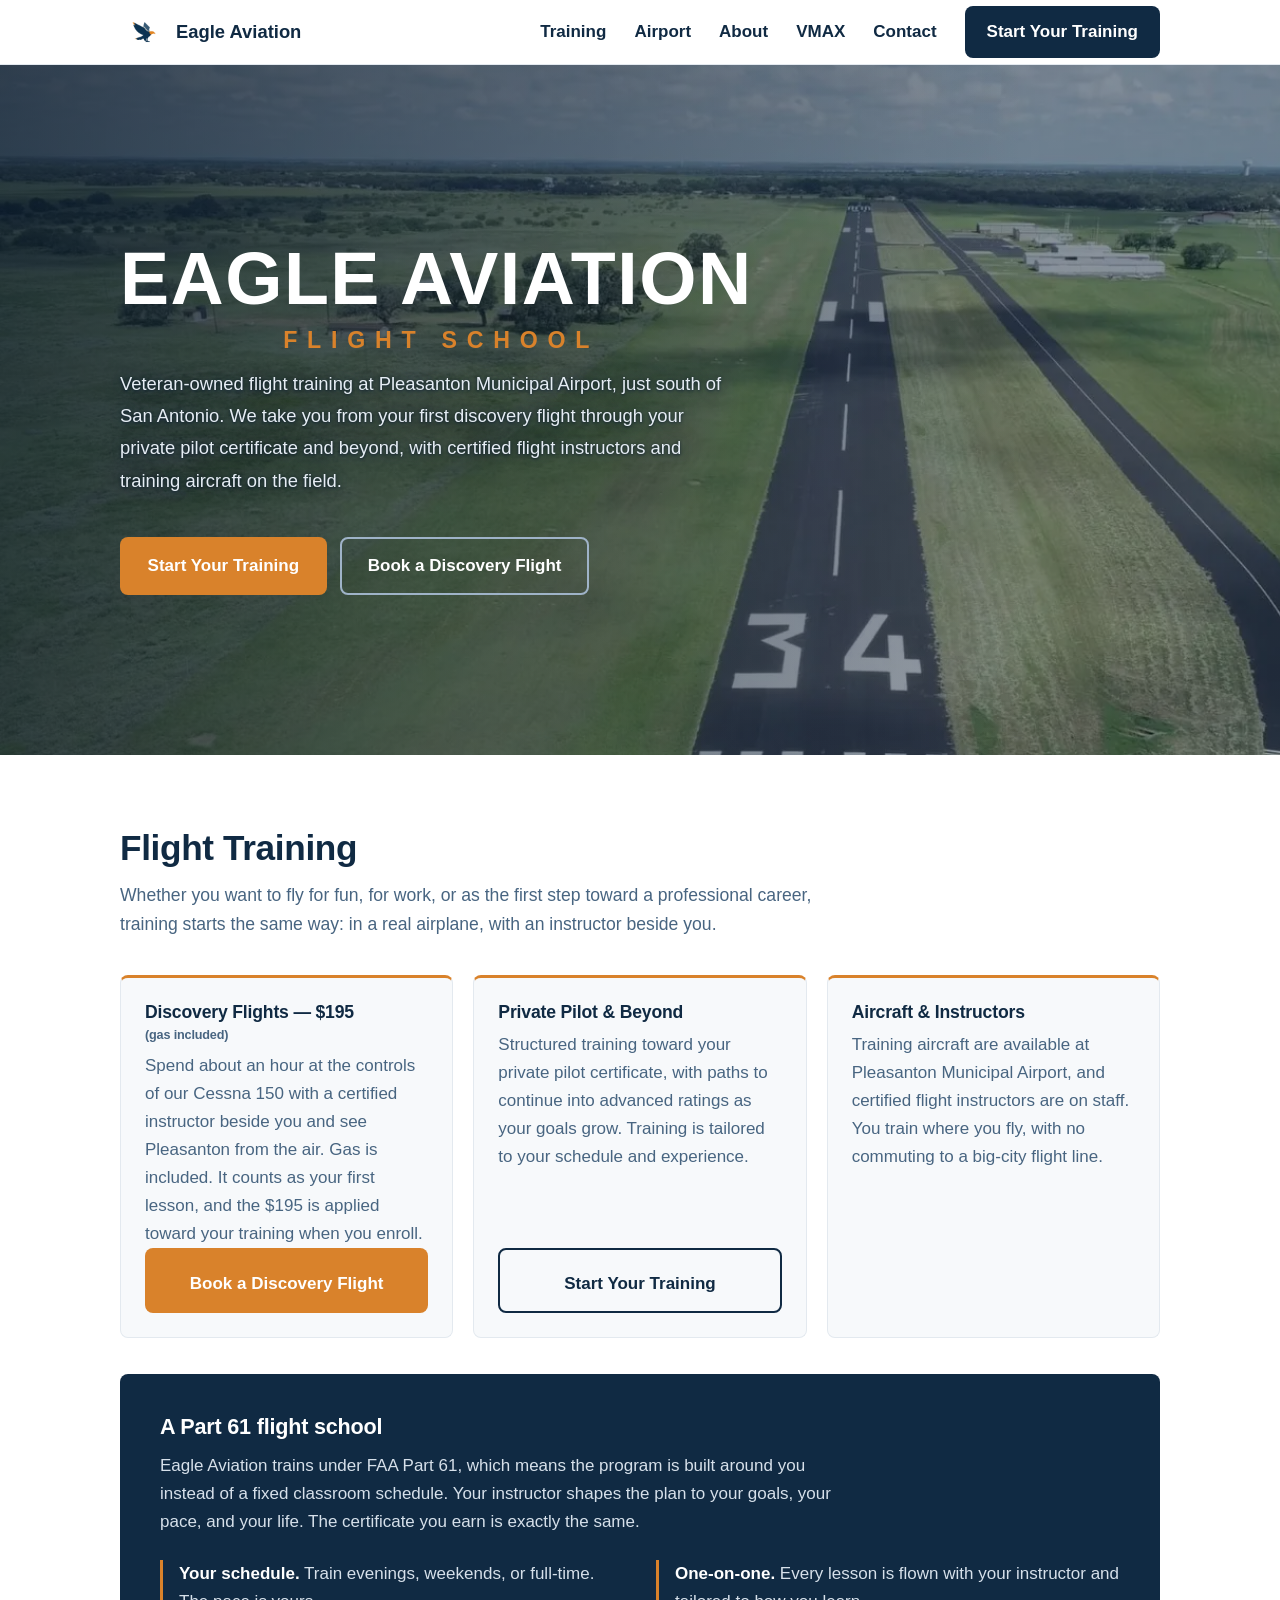
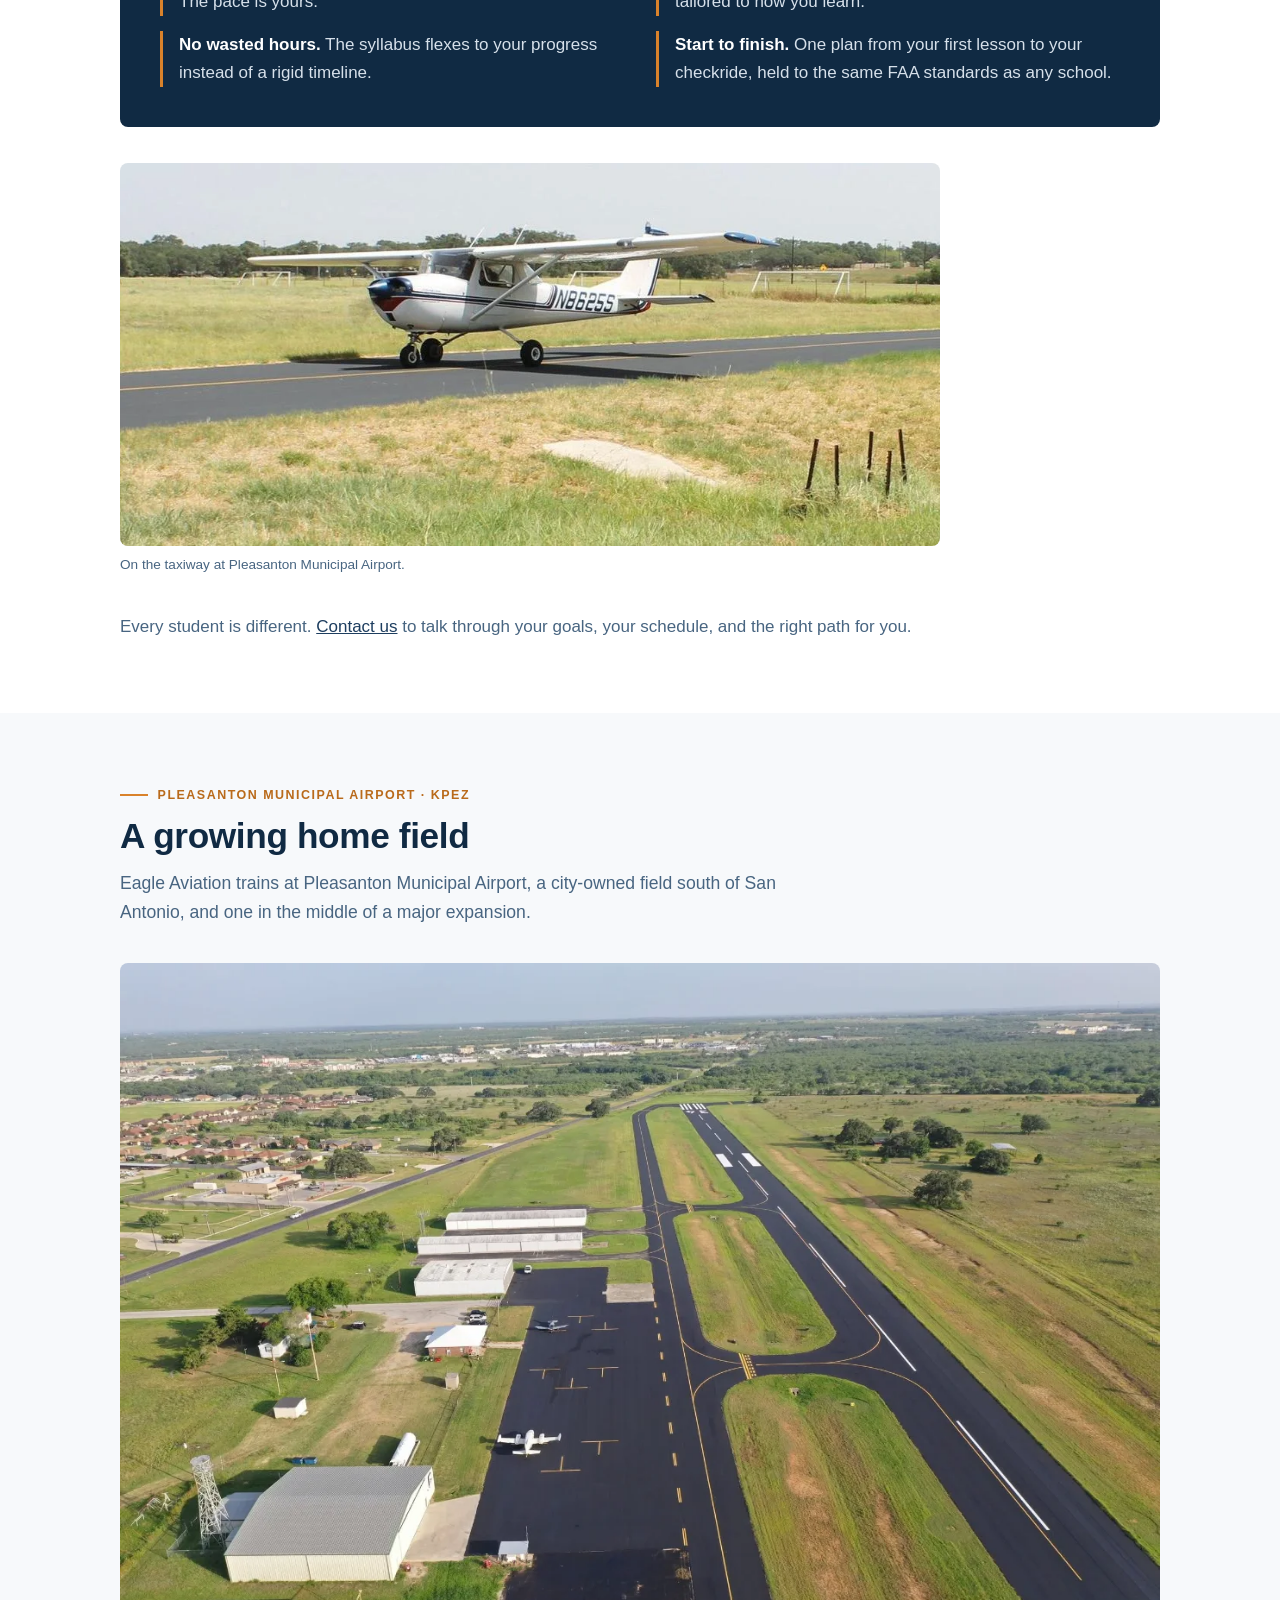
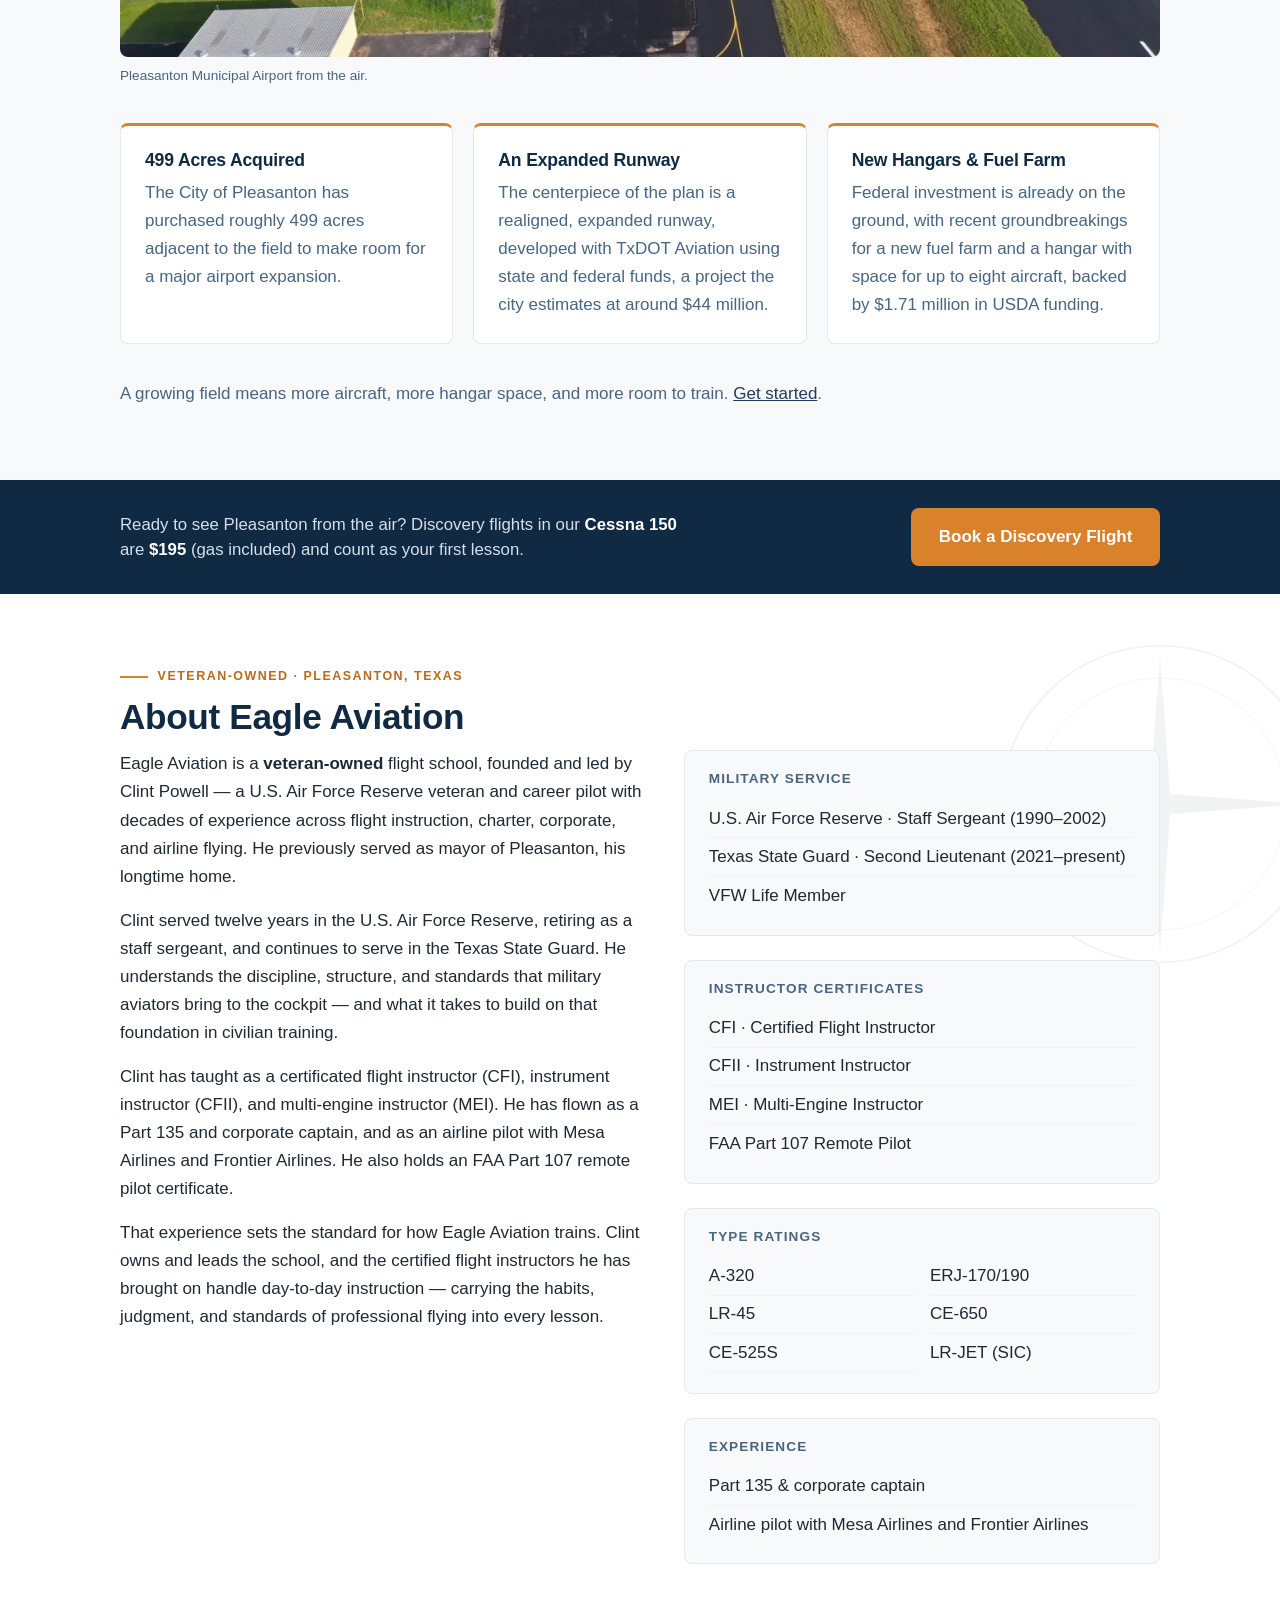
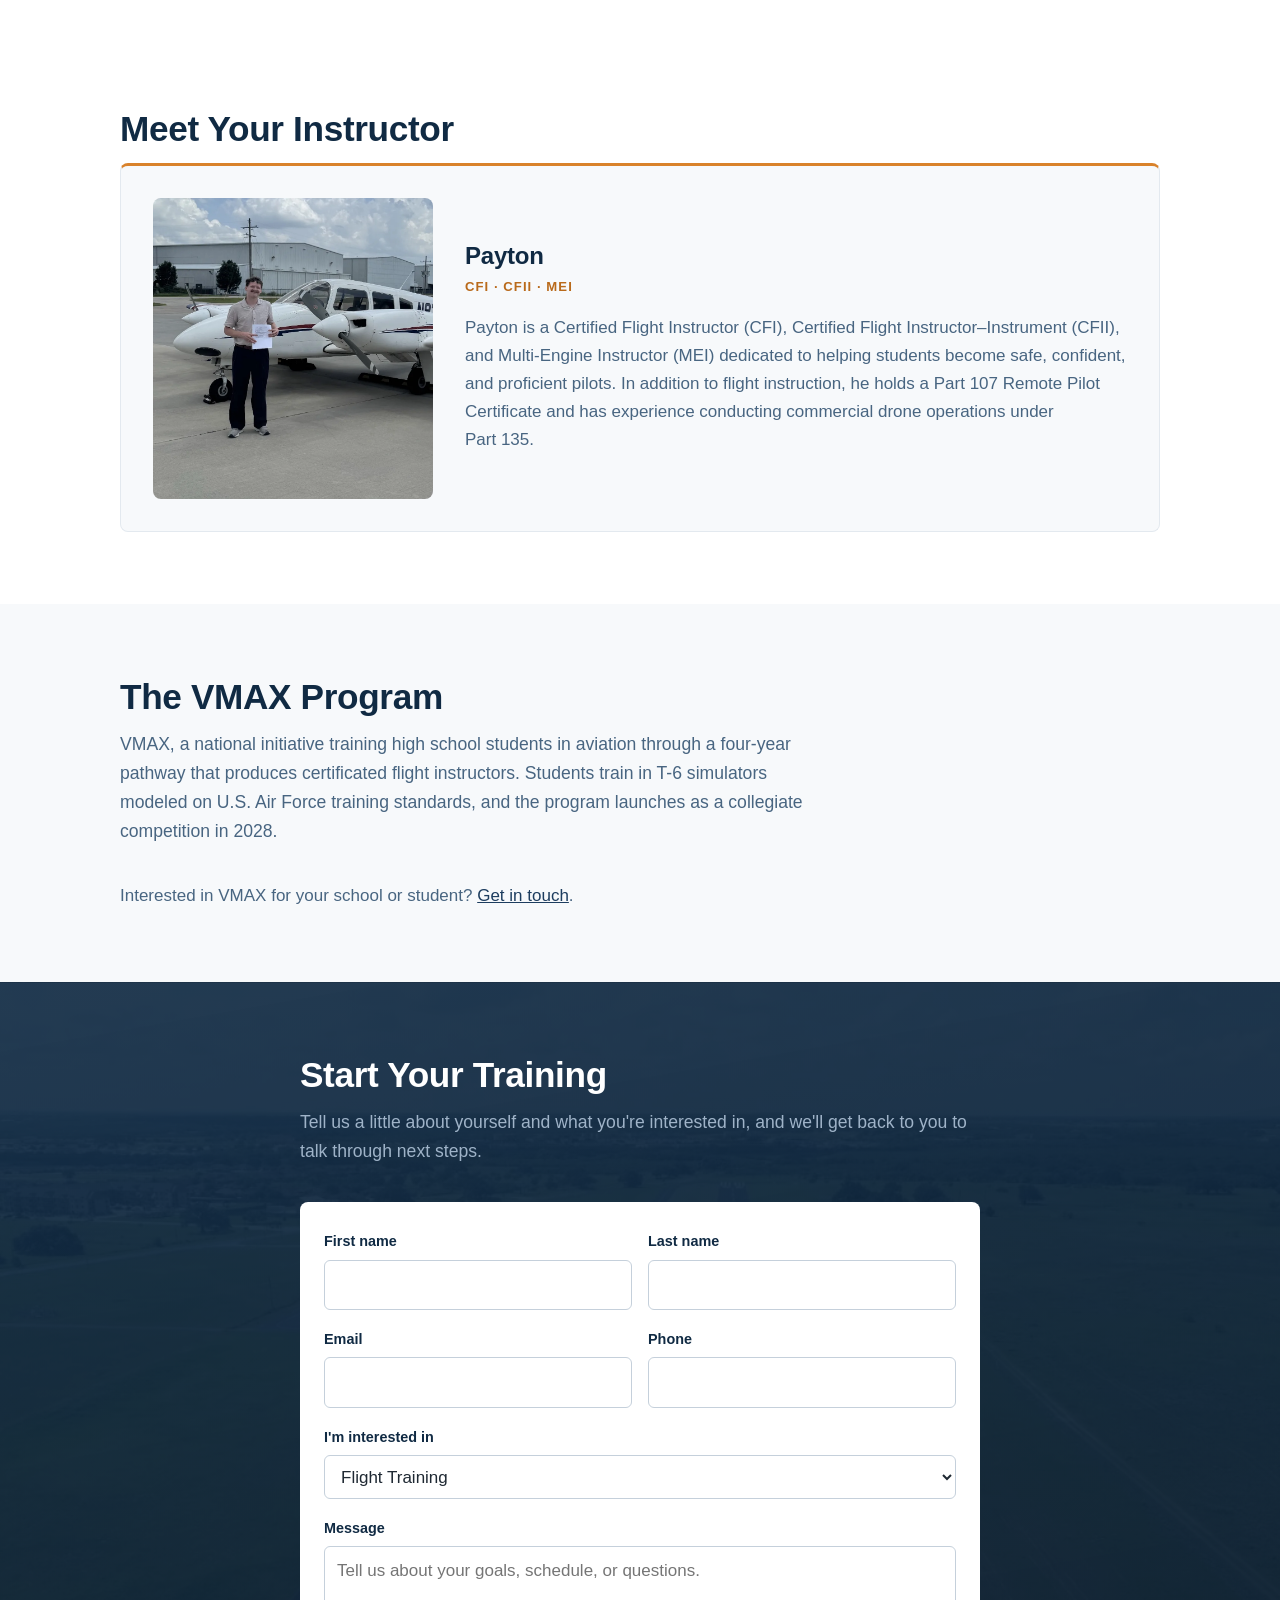
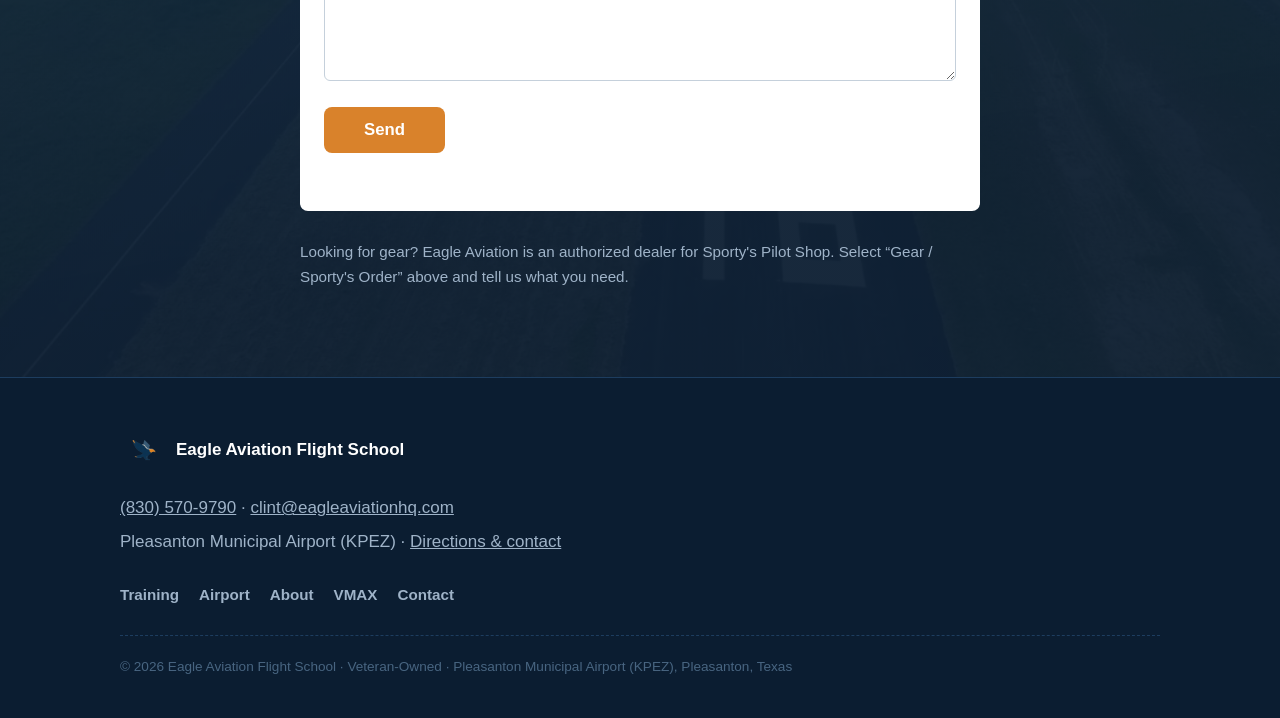
==== eagle-aviation/index.html @ 0f8b493c "Pin Apple Maps to FAA KPEZ airport reference coordinates" ====
<!DOCTYPE html>
<html lang="en">
<head>
  <meta charset="UTF-8">
  <meta name="viewport" content="width=device-width, initial-scale=1.0">
  <title>Eagle Aviation Flight School | Discovery Flights &amp; PPL Training | Pleasanton, TX</title>
  <meta name="description" content="Veteran-owned flight school at Pleasanton Municipal Airport (KPEZ), south of San Antonio. Discovery flights in a Cessna 150 for $195 (gas included), private pilot training, and Part 61 instruction with certified flight instructors.">
  <link rel="canonical" href="https://www.eagleaviationhq.com/">
  <link rel="sitemap" type="application/xml" href="/sitemap.xml">
  <meta name="theme-color" content="#1B3A5C">
  <meta property="og:title" content="Eagle Aviation Flight School | Pleasanton, Texas">
  <meta property="og:description" content="Discovery flights in a Cessna 150 for $195 (gas included). Private pilot training at Pleasanton Municipal Airport (KPEZ), south of San Antonio.">
  <meta property="og:type" content="website">
  <meta property="og:url" content="https://www.eagleaviationhq.com/">
  <meta property="og:site_name" content="Eagle Aviation">
  <meta property="og:locale" content="en_US">
  <meta property="og:image" content="https://www.eagleaviationhq.com/assets/pleasanton-airport-ramp.webp">
  <meta property="og:image:alt" content="Pleasanton Municipal Airport, home of Eagle Aviation flight training">
  <meta name="twitter:card" content="summary_large_image">
  <meta name="twitter:title" content="Eagle Aviation Flight School | Pleasanton, TX">
  <meta name="twitter:description" content="Discovery flights in a Cessna 150 for $195 (gas included). Private pilot training at KPEZ, south of San Antonio.">
  <meta name="twitter:image" content="https://www.eagleaviationhq.com/assets/pleasanton-airport-ramp.webp">
  <link rel="icon" href="assets/logo-eagle.png" type="image/png">
  <link rel="stylesheet" href="styles.css">
  <script type="application/ld+json">
  {
    "@context": "https://schema.org",
    "@type": ["LocalBusiness", "EducationalOrganization"],
    "name": "Eagle Aviation",
    "alternateName": "Eagle Aviation Flight School",
    "url": "https://www.eagleaviationhq.com/",
    "logo": "https://www.eagleaviationhq.com/assets/logo-eagle.png",
    "image": "https://www.eagleaviationhq.com/assets/pleasanton-airport-ramp.webp",
    "description": "Veteran-owned Part 61 flight school at Pleasanton Municipal Airport offering discovery flights and private pilot training south of San Antonio, Texas.",
    "address": {
      "@type": "PostalAddress",
      "streetAddress": "Pleasanton Municipal Airport",
      "addressLocality": "Pleasanton",
      "addressRegion": "TX",
      "postalCode": "78064",
      "addressCountry": "US"
    },
    "geo": {
      "@type": "GeoCoordinates",
      "latitude": 28.954194,
      "longitude": -98.519972
    },
    "areaServed": {
      "@type": "AdministrativeArea",
      "name": "South Texas"
    },
    "telephone": "+1-830-570-9790",
    "email": "clint@eagleaviationhq.com",
    "priceRange": "$$",
    "founder": {
      "@type": "Person",
      "name": "Clint Powell",
      "jobTitle": "Owner",
      "description": "U.S. Air Force Reserve veteran, career pilot, and founder of Eagle Aviation"
    },
    "additionalProperty": {
      "@type": "PropertyValue",
      "name": "Veteran-Owned",
      "value": "true"
    },
    "hasOfferCatalog": {
      "@type": "OfferCatalog",
      "name": "Flight Training",
      "itemListElement": [
        {
          "@type": "Offer",
          "itemOffered": {
            "@type": "Service",
            "name": "Discovery Flight",
            "description": "One-hour introductory flight in a Cessna 150 with a certified flight instructor. Gas included. Counts as your first lesson."
          },
          "price": "195",
          "priceCurrency": "USD"
        },
        {
          "@type": "Offer",
          "itemOffered": {
            "@type": "Service",
            "name": "Private Pilot Training",
            "description": "Part 61 private pilot certificate training tailored to your schedule and goals."
          }
        }
      ]
    }
  }
  </script>
</head>
<body>

  <header class="site-header">
    <div class="container header-inner">
      <a href="/#top" class="brand" aria-label="Eagle Aviation, back to top">
        <img class="brand-mark brand-mark--eagle" src="assets/logo-eagle.png" alt="" width="48" height="48" aria-hidden="true">
        <span>Eagle Aviation</span>
      </a>
      <button class="nav-toggle" aria-expanded="false" aria-controls="site-nav" aria-label="Open menu">
        <span class="nav-toggle-bar"></span>
        <span class="nav-toggle-bar"></span>
        <span class="nav-toggle-bar"></span>
      </button>
      <nav id="site-nav" class="site-nav">
        <a href="#training">Training</a>
        <a href="#airport">Airport</a>
        <a href="#about">About</a>
        <a href="#vmax">VMAX</a>
        <a href="/contact">Contact</a>
        <a href="#contact" class="btn btn-primary btn-nav">Start Your Training</a>
      </nav>
    </div>
  </header>

  <main id="top">

    <!-- ============ HERO ============ -->
    <!-- HERO PHOTO: when a photo exists at assets/pleasanton-airport.webp,
         script.js detects it and uses it as the hero background (with a navy
         overlay for legibility), hiding the illustrated runway scene below.
         Without the file, the illustration is the fallback. -->
    <section class="hero">
      <svg class="hero-scene" viewBox="0 0 1440 360" preserveAspectRatio="xMidYMax slice" aria-hidden="true" focusable="false">
        <!-- distant terrain + horizon -->
        <rect x="0" y="236" width="1440" height="2" fill="#2c4a6b" opacity="0.55"/>
        <rect x="0" y="238" width="1440" height="122" fill="#0a1a2c"/>
        <!-- runway -->
        <polygon points="660,238 780,238 1080,360 360,360" fill="#0e2440"/>
        <polygon points="660,238 667,238 382,360 360,360" fill="#9fb3c8" opacity="0.22"/>
        <polygon points="773,238 780,238 1080,360 1058,360" fill="#9fb3c8" opacity="0.22"/>
        <!-- centerline -->
        <g fill="#c9d6e2" opacity="0.45">
          <polygon points="718,250 722,250 723,262 717,262"/>
          <polygon points="716,272 724,272 726,290 714,290"/>
          <polygon points="713,304 727,304 730,330 710,330"/>
          <polygon points="709,344 731,344 734,360 706,360"/>
        </g>
        <!-- edge lights -->
        <g fill="#d9822b" opacity="0.85">
          <circle cx="615" cy="256" r="2"/>
          <circle cx="540" cy="287" r="2.4"/>
          <circle cx="450" cy="323" r="2.8"/>
          <circle cx="375" cy="354" r="3.2"/>
          <circle cx="825" cy="256" r="2"/>
          <circle cx="900" cy="287" r="2.4"/>
          <circle cx="990" cy="323" r="2.8"/>
          <circle cx="1065" cy="354" r="3.2"/>
        </g>
        <!-- departing aircraft -->
        <g transform="translate(1010,70) rotate(-18) scale(2.4)">
          <path d="M21 16v-2l-8-5V3.5a1.5 1.5 0 0 0-3 0V9l-8 5v2l8-2.5V19l-2 1.5V22l3.5-1 3.5 1v-1.5L13 19v-5.5l8 2.5z" fill="#e8eef4" opacity="0.8"/>
        </g>
      </svg>
      <div class="container hero-inner">
        <h1 class="hero-brand">Eagle Aviation<span class="hero-brand-sub">Flight School</span></h1>
        <p class="hero-sub">
          Veteran-owned flight training at Pleasanton Municipal Airport, just south of
          San&nbsp;Antonio. We take you from your first discovery flight through your
          private pilot certificate and beyond, with certified flight instructors and
          training aircraft on the field.
        </p>
        <div class="hero-actions">
          <a href="#contact" class="btn btn-accent">Start Your Training</a>
          <a href="#contact" class="btn btn-ghost" data-interest="Discovery Flight">Book a Discovery Flight</a>
        </div>
      </div>
    </section>

    <!-- ============ FLIGHT TRAINING ============ -->
    <section id="training" class="section">
      <div class="container">
        <h2>Flight Training</h2>
        <p class="section-lead">
          Whether you want to fly for fun, for work, or as the first step toward a
          professional career, training starts the same way: in a real airplane, with an
          instructor beside you.
        </p>
        <div class="card-grid">
          <div class="card card-action">
            <h3>Discovery Flights &mdash; $195 <span class="price-note">(gas included)</span></h3>
            <p>
              Spend about an hour at the controls of our Cessna 150 with a certified
              instructor beside you and see Pleasanton from the air. Gas is included.
              It counts as your first lesson, and the $195 is applied toward your
              training when you enroll.
            </p>
            <a href="#contact" class="btn btn-accent card-btn" data-interest="Discovery Flight">Book a Discovery Flight<span class="card-btn-price"> &mdash; $195</span></a>
          </div>
          <div class="card card-action">
            <h3>Private Pilot &amp; Beyond</h3>
            <p>
              Structured training toward your private pilot certificate, with paths to
              continue into advanced ratings as your goals grow. Training is tailored
              to your schedule and experience.
            </p>
            <a href="#contact" class="btn btn-primary card-btn" data-interest="Flight Training">Start Your Training</a>
          </div>
          <div class="card">
            <h3>Aircraft &amp; Instructors</h3>
            <p>
              Training aircraft are available at Pleasanton Municipal Airport, and
              certified flight instructors are on staff. You train where you fly,
              with no commuting to a big-city flight line.
            </p>
          </div>
        </div>
        <div class="part61">
          <h3>A Part 61 flight school</h3>
          <p>
            Eagle Aviation trains under FAA Part 61, which means the program is built
            around you instead of a fixed classroom schedule. Your instructor shapes
            the plan to your goals, your pace, and your life. The certificate
            you earn is exactly the same.
          </p>
          <ul class="part61-points">
            <li><strong>Your schedule.</strong> Train evenings, weekends, or full-time. The pace is yours.</li>
            <li><strong>One-on-one.</strong> Every lesson is flown with your instructor and tailored to how you learn.</li>
            <li><strong>No wasted hours.</strong> The syllabus flexes to your progress instead of a rigid timeline.</li>
            <li><strong>Start to finish.</strong> One plan from your first lesson to your checkride, held to the same FAA standards as any school.</li>
          </ul>
        </div>

        <figure class="photo-figure photo-figure-compact">
          <img src="assets/cessna-taxiway.webp" alt="Single-engine Cessna trainer on the taxiway at Pleasanton Municipal Airport" loading="lazy" width="1069" height="500">
          <figcaption>On the taxiway at Pleasanton Municipal Airport.</figcaption>
        </figure>
        <p class="section-note">
          Every student is different. <a href="#contact">Contact us</a> to talk through
          your goals, your schedule, and the right path for you.
        </p>
      </div>
    </section>

    <!-- ============ AIRPORT & EXPANSION ============ -->
    <section id="airport" class="section section-dark">
      <div class="container">
        <p class="kicker">Pleasanton Municipal Airport &middot; KPEZ</p>
        <h2>A growing home field</h2>
        <p class="section-lead">
          Eagle Aviation trains at Pleasanton Municipal Airport, a city-owned field
          south of San Antonio, and one in the middle of a major expansion.
        </p>

        <figure class="photo-figure">
          <img src="assets/pleasanton-airport-ramp.webp" alt="Aerial view of hangars and the runway at Pleasanton Municipal Airport" loading="lazy" width="1206" height="804">
          <figcaption>Pleasanton Municipal Airport from the air.</figcaption>
        </figure>

        <div class="card-grid">
          <div class="card">
            <h3>499 Acres Acquired</h3>
            <p>
              The City of Pleasanton has purchased roughly 499 acres adjacent to the
              field to make room for a major airport expansion.
            </p>
          </div>
          <div class="card">
            <h3>An Expanded Runway</h3>
            <p>
              The centerpiece of the plan is a realigned, expanded runway, developed
              with TxDOT Aviation using state and federal funds, a project the city
              estimates at around $44 million.
            </p>
          </div>
          <div class="card">
            <h3>New Hangars &amp; Fuel Farm</h3>
            <p>
              Federal investment is already on the ground, with recent groundbreakings
              for a new fuel farm and a hangar with space for up to eight aircraft,
              backed by $1.71 million in USDA funding.
            </p>
          </div>
        </div>
        <p class="section-note">
          A growing field means more aircraft, more hangar space, and more room to
          train. <a href="#contact">Get started</a>.
        </p>
      </div>
    </section>

    <!-- ============ MID-PAGE CTA ============ -->
    <section class="cta-bar" aria-label="Book a discovery flight">
      <div class="container cta-bar-inner">
        <p class="cta-bar-text">Ready to see Pleasanton from the air? Discovery flights in our <strong>Cessna 150</strong> are <strong>$195</strong> (gas included) and count as your first lesson.</p>
        <a href="#contact" class="btn btn-accent" data-interest="Discovery Flight">Book a Discovery Flight</a>
      </div>
    </section>

    <!-- ============ ABOUT CLINT ============ -->
    <section id="about" class="section">
      <svg class="compass" viewBox="0 0 200 200" aria-hidden="true" focusable="false">
        <circle cx="100" cy="100" r="88" fill="none" stroke="currentColor" stroke-width="1"/>
        <circle cx="100" cy="100" r="70" fill="none" stroke="currentColor" stroke-width="0.5"/>
        <polygon points="100,18 106,100 100,182 94,100" fill="currentColor"/>
        <polygon points="18,100 100,94 182,100 100,106" fill="currentColor"/>
      </svg>
      <div class="container">
        <p class="kicker">Veteran-Owned &middot; Pleasanton, Texas</p>
        <h2>About Eagle Aviation</h2>
        <div class="about-grid">
          <div class="about-text">
            <p>
              Eagle Aviation is a <strong>veteran-owned</strong> flight school, founded
              and led by Clint Powell &mdash; a U.S. Air Force Reserve veteran and career
              pilot with decades of experience across flight instruction, charter,
              corporate, and airline flying. He previously served as mayor of Pleasanton,
              his longtime home.
            </p>
            <p>
              Clint served twelve years in the U.S. Air Force Reserve, retiring as a
              staff sergeant, and continues to serve in the Texas State Guard. He
              understands the discipline, structure, and standards that military aviators
              bring to the cockpit &mdash; and what it takes to build on that foundation
              in civilian training.
            </p>
            <p>
              Clint has taught as a certificated flight instructor (CFI), instrument
              instructor (CFII), and multi-engine instructor (MEI). He has flown as a
              Part&nbsp;135 and corporate captain, and as an airline pilot with Mesa
              Airlines and Frontier Airlines. He also holds an FAA Part&nbsp;107 remote
              pilot certificate.
            </p>
            <p>
              That experience sets the standard for how Eagle Aviation trains. Clint
              owns and leads the school, and the certified flight instructors he has
              brought on handle day-to-day instruction &mdash; carrying the habits,
              judgment, and standards of professional flying into every lesson.
            </p>
          </div>
          <div class="credentials">
            <div class="cred-block">
              <h3>Military Service</h3>
              <ul>
                <li>U.S. Air Force Reserve &middot; Staff Sergeant (1990&ndash;2002)</li>
                <li>Texas State Guard &middot; Second Lieutenant (2021&ndash;present)</li>
                <li>VFW Life Member</li>
              </ul>
            </div>
            <div class="cred-block">
              <h3>Instructor Certificates</h3>
              <ul>
                <li>CFI &middot; Certified Flight Instructor</li>
                <li>CFII &middot; Instrument Instructor</li>
                <li>MEI &middot; Multi-Engine Instructor</li>
                <li>FAA Part 107 Remote Pilot</li>
              </ul>
            </div>
            <div class="cred-block">
              <h3>Type Ratings</h3>
              <ul class="type-ratings">
                <li>A-320</li>
                <li>ERJ-170/190</li>
                <li>LR-45</li>
                <li>CE-650</li>
                <li>CE-525S</li>
                <li>LR-JET (SIC)</li>
              </ul>
            </div>
            <div class="cred-block">
              <h3>Experience</h3>
              <ul>
                <li>Part 135 &amp; corporate captain</li>
                <li>Airline pilot with Mesa Airlines and Frontier Airlines</li>
              </ul>
            </div>
          </div>
        </div>
      </div>
    </section>

    <!-- ============ INSTRUCTOR ============ -->
    <section id="instructor" class="section">
      <div class="container">
        <h2>Meet Your Instructor</h2>
        <div class="instructor-card">
          <figure class="instructor-photo">
            <img src="assets/payton.webp" alt="Payton, certified flight instructor at Eagle Aviation, on the ramp beside a twin-engine training aircraft" loading="lazy" width="1000" height="1075">
          </figure>
          <div class="instructor-body">
            <h3>Payton</h3>
            <p class="instructor-role">CFI &middot; CFII &middot; MEI</p>
            <p>
              Payton is a Certified Flight Instructor (CFI), Certified Flight
              Instructor&ndash;Instrument (CFII), and Multi-Engine Instructor (MEI)
              dedicated to helping students become safe, confident, and proficient
              pilots. In addition to flight instruction, he holds a Part&nbsp;107
              Remote Pilot Certificate and has experience conducting commercial drone
              operations under Part&nbsp;135.
            </p>
          </div>
        </div>
      </div>
    </section>

    <!-- ============ VMAX ============ -->
    <section id="vmax" class="section section-dark">
      <div class="container">
        <h2>The VMAX Program</h2>
        <p class="section-lead">
          VMAX, a national initiative training high school students in aviation
          through a four-year pathway that produces certificated flight instructors.
          Students train in T-6 simulators modeled on U.S. Air Force training
          standards, and the program launches as a collegiate competition in 2028.
        </p>
        <p class="section-note">
          Interested in VMAX for your school or student?
          <a href="#contact" data-interest="VMAX Program">Get in touch</a>.
        </p>
      </div>
    </section>

    <!-- ============ LEAD FORM ============ -->
    <section id="contact" class="section section-contact">
      <div class="container container-narrow">
        <h2>Start Your Training</h2>
        <p class="section-lead">
          Tell us a little about yourself and what you're interested in, and we'll get
          back to you to talk through next steps.
        </p>

        <form id="lead-form" class="lead-form" action="https://webto.salesforce.com/servlet/servlet.WebToLead?encoding=UTF-8" method="POST">
          <input type="hidden" name="oid" value="00Dal00001TJcl7EAD">
          <input type="hidden" name="retURL" id="retURL" value="https://www.eagleaviationhq.com/thank-you.html">
          <input type="hidden" name="lead_source" value="Web">
          <input type="hidden" name="company" value="Eagle Aviation Students">

          <div class="form-row">
            <div class="form-field">
              <label for="first_name">First name</label>
              <input type="text" id="first_name" name="first_name" autocomplete="given-name" required>
            </div>
            <div class="form-field">
              <label for="last_name">Last name</label>
              <input type="text" id="last_name" name="last_name" autocomplete="family-name" required>
            </div>
          </div>

          <div class="form-row">
            <div class="form-field">
              <label for="email">Email</label>
              <input type="email" id="email" name="email" autocomplete="email" required>
            </div>
            <div class="form-field">
              <label for="phone">Phone</label>
              <input type="tel" id="phone" name="phone" autocomplete="tel">
            </div>
          </div>

          <div class="form-field">
            <label for="interest">I'm interested in</label>
            <select id="interest" name="00Nal00001LPxQ5">
              <option value="Flight Training" selected>Flight Training</option>
              <option value="Discovery Flight">Discovery Flight</option>
              <option value="VMAX Program">VMAX Program</option>
              <option value="Gear/Sporty's Order">Gear / Sporty's Order</option>
              <option value="Other">Other</option>
            </select>
          </div>

          <div class="form-field">
            <label for="description">Message</label>
            <textarea id="description" name="description" rows="4" placeholder="Tell us about your goals, schedule, or questions."></textarea>
          </div>

          <button type="submit" class="btn btn-accent btn-submit">Send</button>
          <p class="form-status" role="status" aria-live="polite"></p>
        </form>

        <p class="gear-note">
          Looking for gear? Eagle Aviation is an authorized dealer for Sporty's Pilot
          Shop. Select “Gear / Sporty's Order” above and tell us what you need.
        </p>
      </div>
    </section>

  </main>

  <footer class="site-footer">
    <div class="container footer-inner">
      <div class="footer-brand">
        <img class="brand-mark brand-mark--eagle" src="assets/logo-eagle.png" alt="" width="48" height="48" aria-hidden="true">
        <span>Eagle Aviation Flight School</span>
      </div>
      <div class="footer-info">
        <p>
          <a href="tel:+18305709790">(830) 570-9790</a> &middot;
          <a href="mailto:clint@eagleaviationhq.com">clint@eagleaviationhq.com</a>
        </p>
        <p>Pleasanton Municipal Airport (KPEZ) &middot; <a href="/contact">Directions &amp; contact</a></p>
      </div>
      <nav class="footer-nav" aria-label="Footer">
        <a href="#training">Training</a>
        <a href="#airport">Airport</a>
        <a href="#about">About</a>
        <a href="#vmax">VMAX</a>
        <a href="/contact">Contact</a>
      </nav>
      <p class="footer-legal">&copy; 2026 Eagle Aviation Flight School &middot; Veteran-Owned &middot; Pleasanton Municipal Airport (KPEZ), Pleasanton, Texas</p>
    </div>
  </footer>

  <div class="mobile-cta" id="mobile-cta" aria-hidden="true">
    <a href="#contact" class="btn btn-accent" data-interest="Discovery Flight">Book a Discovery Flight</a>
  </div>

  <script src="script.js"></script>
</body>
</html>
---- eagle-aviation/styles.css ----
/* Eagle Aviation — mobile-first, no external assets */

:root {
  --navy-900: #0b1d31;
  --navy-800: #102a43;
  --navy-700: #1d3d5f;
  --slate-600: #486581;
  --slate-300: #9fb3c8;
  --paper: #f7f9fb;
  --white: #ffffff;
  --ink: #1f2933;
  --accent: #d9822b;
  --accent-dark: #b96a1b;
  --radius: 8px;
  --container: 1080px;
  --font: -apple-system, BlinkMacSystemFont, "Segoe UI", Roboto, Helvetica, Arial, sans-serif;
}

* { box-sizing: border-box; }

html {
  scroll-behavior: smooth;
  scroll-padding-top: 4.5rem; /* clear the sticky header on anchor jumps */
}

body {
  margin: 0;
  font-family: var(--font);
  font-size: 1.0625rem;
  line-height: 1.65;
  color: var(--ink);
  background: var(--white);
  -webkit-font-smoothing: antialiased;
}

.container {
  max-width: var(--container);
  margin: 0 auto;
  padding: 0 1.25rem;
}

.container-narrow { max-width: 720px; }

h1, h2, h3 {
  line-height: 1.2;
  color: var(--navy-800);
  margin: 0 0 0.75rem;
  letter-spacing: -0.01em;
}

h1 { font-size: clamp(2.1rem, 6vw, 3.4rem); }
h2 { font-size: clamp(1.6rem, 4vw, 2.2rem); }
h3 { font-size: 1.1rem; }

p { margin: 0 0 1rem; }
a { color: var(--navy-700); }
a:hover { color: var(--accent-dark); }

/* ---------- Buttons ---------- */

.btn {
  display: inline-block;
  padding: 0.8rem 1.6rem;
  border-radius: var(--radius);
  font-weight: 600;
  text-decoration: none;
  text-align: center;
  border: 2px solid transparent;
  cursor: pointer;
  transition: background-color 0.15s ease, color 0.15s ease, border-color 0.15s ease;
}

.btn-primary {
  background: var(--navy-800);
  color: var(--white);
}
.btn-primary:hover { background: var(--navy-700); color: var(--white); }

.btn-accent {
  background: var(--accent);
  color: var(--white);
}
.btn-accent:hover { background: var(--accent-dark); color: var(--white); }

.btn-ghost {
  background: transparent;
  color: var(--white);
  border-color: var(--slate-300);
}
.btn-ghost:hover { border-color: var(--white); color: var(--white); }

/* ---------- Header ---------- */

.site-header {
  position: sticky;
  top: 0;
  z-index: 50;
  background: var(--white);
  border-bottom: 1px solid #e3e9ef;
}

.header-inner {
  display: flex;
  align-items: center;
  justify-content: space-between;
  min-height: 4rem;
  position: relative;
}

.brand {
  display: flex;
  align-items: center;
  gap: 0.5rem;
  font-weight: 700;
  font-size: 1.15rem;
  color: var(--navy-800);
  text-decoration: none;
}

.brand-mark {
  width: 1.5rem;
  height: 1.5rem;
  fill: var(--accent);
  flex-shrink: 0;
}

.brand-mark--eagle {
  width: 3rem;
  height: 3rem;
  object-fit: contain;
}

.nav-toggle {
  display: flex;
  flex-direction: column;
  gap: 5px;
  background: none;
  border: 0;
  padding: 0.5rem;
  cursor: pointer;
}

.nav-toggle-bar {
  width: 24px;
  height: 2px;
  background: var(--navy-800);
  transition: transform 0.2s ease, opacity 0.2s ease;
}

.nav-toggle[aria-expanded="true"] .nav-toggle-bar:nth-child(1) { transform: translateY(7px) rotate(45deg); }
.nav-toggle[aria-expanded="true"] .nav-toggle-bar:nth-child(2) { opacity: 0; }
.nav-toggle[aria-expanded="true"] .nav-toggle-bar:nth-child(3) { transform: translateY(-7px) rotate(-45deg); }

.site-nav {
  display: none;
  position: absolute;
  top: 100%;
  left: 0;
  right: 0;
  flex-direction: column;
  gap: 0.25rem;
  background: var(--white);
  border-bottom: 1px solid #e3e9ef;
  padding: 0.75rem 1.25rem 1.25rem;
}

.site-nav.open { display: flex; }

.site-nav a {
  text-decoration: none;
  font-weight: 600;
  color: var(--navy-800);
  padding: 0.5rem 0;
}

.site-nav a:hover { color: var(--accent-dark); }

/* a.btn-nav needed to outrank the .site-nav a link color */
.site-nav a.btn-nav {
  margin-top: 0.5rem;
  padding: 0.65rem 1.25rem;
  color: var(--white);
}

.site-nav a.btn-nav:hover {
  color: var(--white);
  background: var(--navy-700);
}

@media (min-width: 760px) {
  .nav-toggle { display: none; }
  .site-nav {
    display: flex;
    position: static;
    flex-direction: row;
    align-items: center;
    gap: 1.75rem;
    border: 0;
    padding: 0;
  }
  .site-nav a.btn-nav { margin-top: 0; }
}

/* ---------- Hero ---------- */

.hero {
  position: relative;
  overflow: hidden;
  background: linear-gradient(170deg, var(--navy-800) 0%, var(--navy-900) 70%);
  color: var(--white);
  padding: 5rem 0 11rem;
}

.hero-scene {
  position: absolute;
  left: 0;
  right: 0;
  bottom: 0;
  width: 100%;
  height: clamp(170px, 25vw, 360px);
  display: block;
  pointer-events: none;
}

.hero-inner { position: relative; z-index: 1; }

/* Photo background — applied by script.js once assets/pleasanton-airport.webp
   loads. Two overlays: an even navy base tint that deepens slightly toward
   the bottom, plus a soft left-side darkening so the headline and body text
   stand out while the runway on the right stays clear. */
.hero.has-photo {
  background-image:
    linear-gradient(to right, rgba(8, 22, 38, 0.6) 0%, rgba(8, 22, 38, 0.15) 70%, rgba(8, 22, 38, 0) 100%),
    linear-gradient(180deg, rgba(11, 29, 49, 0.58) 0%, rgba(11, 29, 49, 0.5) 100%),
    url("assets/pleasanton-airport.webp");
  background-size: cover;
  background-position: center 40%;
  padding-top: 6.5rem;
  padding-bottom: 8rem;
}

.hero.has-photo .hero-scene { display: none; }

/* On wide screens, oversize the photo and pin its left edge so the centered
   runway is pushed to the right half of the frame, clear of the text. */
@media (min-width: 900px) {
  .hero.has-photo {
    background-image:
      linear-gradient(to right, rgba(8, 22, 38, 0.62) 0%, rgba(8, 22, 38, 0.2) 55%, rgba(8, 22, 38, 0) 80%),
      linear-gradient(180deg, rgba(11, 29, 49, 0.5) 0%, rgba(11, 29, 49, 0.42) 100%),
      url("assets/pleasanton-airport.webp");
    background-size: cover, cover, 132% auto;
    background-position: 0 0, 0 0, left 36%;
    padding-top: 11rem;
    padding-bottom: 10rem;
  }
}

@media (max-width: 600px) {
  .hero { padding-bottom: 9rem; }
}

.hero h1 { color: var(--white); margin-bottom: 1rem; }

.hero-brand {
  width: fit-content;
  font-size: clamp(2.7rem, 7.5vw, 4.6rem);
  text-transform: uppercase;
  letter-spacing: 0.02em;
  line-height: 1.04;
  margin-bottom: 2.25rem;
}

.hero-brand-sub {
  display: block;
  text-align: center;
  font-size: clamp(1rem, 2.6vw, 1.45rem);
  font-weight: 700;
  letter-spacing: 0.42em;
  /* offset the trailing letter-space so the glyphs center visually */
  padding-left: 0.42em;
  color: var(--accent);
  margin-top: 0.65rem;
}

/* On phones the wordmark wraps, so the subline reads better left-aligned */
@media (max-width: 759px) {
  .hero-brand-sub {
    text-align: left;
    padding-left: 0;
  }
}

.hero-sub {
  max-width: 38rem;
  font-size: 1.15rem;
  line-height: 1.75;
  color: #e6edf4;
  text-shadow: 0 1px 3px rgba(11, 29, 49, 0.9), 0 0 18px rgba(11, 29, 49, 0.75);
  margin-bottom: 2.5rem;
}

.hero-actions {
  display: flex;
  flex-wrap: wrap;
  gap: 0.85rem;
}

/* ---------- Sections ---------- */

.section { padding: 4.5rem 0; }

.section-dark {
  background: var(--paper);
}

.section-lead {
  max-width: 44rem;
  font-size: 1.1rem;
  color: var(--slate-600);
  margin-bottom: 2.25rem;
}

.section-note {
  margin-top: 2.25rem;
  margin-bottom: 0;
  color: var(--slate-600);
}

.section-note-lg {
  font-size: 1.3rem;
  line-height: 1.55;
  color: var(--navy-800);
  font-weight: 500;
  max-width: 40rem;
}

.kicker {
  text-transform: uppercase;
  letter-spacing: 0.12em;
  font-size: 0.78rem;
  font-weight: 700;
  color: var(--accent-dark);
  margin-bottom: 0.6rem;
}

.kicker::before {
  content: "";
  display: inline-block;
  width: 1.75rem;
  height: 2px;
  background: var(--accent);
  margin-right: 0.6rem;
  vertical-align: middle;
}

/* ---------- Training cards ---------- */

.card-grid {
  display: grid;
  gap: 1.25rem;
  grid-template-columns: 1fr;
}

.card {
  background: var(--paper);
  border: 1px solid #e3e9ef;
  border-top: 3px solid var(--accent);
  border-radius: var(--radius);
  padding: 1.5rem;
}

.section-dark .card { background: var(--white); }

.card h3 { margin-bottom: 0.5rem; }
.card h3 .price-note {
  font-size: 0.72em;
  font-weight: 600;
  color: var(--slate-600);
  white-space: nowrap;
}
.card p { margin: 0; color: var(--slate-600); }

.card-action {
  display: flex;
  flex-direction: column;
}

.card-action p { flex: 1; }

.card-btn {
  margin-top: 1.25rem;
  width: 100%;
}

@media (min-width: 760px) {
  .card-grid { grid-template-columns: repeat(3, 1fr); }

  .card-grid .card { height: 100%; }

  .card-action .card-btn {
    margin-top: auto;
    padding-top: 1.25rem;
    width: 100%;
    align-self: stretch;
  }

  /* Drop the redundant price from the button on desktop so it stays on one
     line and matches the other card button's height (price still shows on
     mobile, and remains in the card heading and body either way). */
  .card-btn-price { display: none; }

  /* Outline secondary pairs with the solid accent discovery button */
  .card-action .btn-primary.card-btn {
    background: transparent;
    color: var(--navy-800);
    border-color: var(--navy-800);
  }

  .card-action .btn-primary.card-btn:hover {
    background: var(--navy-800);
    color: var(--white);
  }
}

/* ---------- Mid-page CTA bar ---------- */

.cta-bar {
  background: var(--navy-800);
  padding: 1.5rem 0;
}

.cta-bar-inner {
  display: flex;
  flex-direction: column;
  gap: 1rem;
  align-items: flex-start;
}

.cta-bar-text {
  margin: 0;
  color: #d6e0ea;
  font-size: 1.05rem;
  line-height: 1.5;
  max-width: 36rem;
}

.cta-bar-text strong { color: var(--white); }

@media (min-width: 760px) {
  .cta-bar { padding: 1.75rem 0; }
  .cta-bar-inner {
    flex-direction: row;
    align-items: center;
    justify-content: space-between;
    gap: 1.5rem;
  }
}

/* ---------- Mobile floating CTA ---------- */

.mobile-cta {
  display: none;
  position: fixed;
  bottom: 0;
  left: 0;
  right: 0;
  z-index: 40;
  padding: 0.75rem 1.25rem;
  padding-bottom: calc(0.75rem + env(safe-area-inset-bottom, 0px));
  background: rgba(255, 255, 255, 0.96);
  border-top: 1px solid #e3e9ef;
  box-shadow: 0 -4px 16px rgba(11, 29, 49, 0.08);
  transform: translateY(110%);
  transition: transform 0.25s ease;
  pointer-events: none;
}

.mobile-cta.is-visible {
  transform: translateY(0);
  pointer-events: auto;
}

.mobile-cta .btn {
  width: 100%;
  display: block;
}

@media (max-width: 759px) {
  .mobile-cta { display: block; }
}

/* ---------- Part 61 panel ---------- */

.part61 {
  margin-top: 2.25rem;
  background: var(--navy-800);
  border-radius: var(--radius);
  padding: 2rem 1.75rem;
  color: #d6e0ea;
}

.part61 h3 {
  color: var(--white);
  font-size: 1.35rem;
  margin-bottom: 0.75rem;
}

.part61 > p {
  max-width: 44rem;
  margin-bottom: 1.5rem;
}

.part61-points {
  list-style: none;
  margin: 0;
  padding: 0;
  display: grid;
  gap: 0.9rem 2rem;
  grid-template-columns: 1fr;
}

.part61-points li {
  padding-left: 1rem;
  border-left: 3px solid var(--accent);
}

.part61-points strong { color: var(--white); }

@media (min-width: 760px) {
  .part61 { padding: 2.5rem; }
  .part61-points { grid-template-columns: 1fr 1fr; }
}

/* ---------- Photo figures ---------- */

.photo-figure {
  margin: 2.25rem 0 0;
}

.section-dark .photo-figure { margin: 0 0 2.25rem; }

.photo-figure img {
  width: 100%;
  height: auto;
  display: block;
  border-radius: var(--radius);
}

.photo-figure figcaption {
  font-size: 0.85rem;
  color: var(--slate-600);
  margin-top: 0.5rem;
}

.photo-figure-compact { max-width: 820px; }

/* ---------- About / credentials ---------- */

#about {
  position: relative;
  overflow: hidden;
}

.compass {
  position: absolute;
  right: -60px;
  top: 30px;
  width: 360px;
  height: 360px;
  color: var(--navy-800);
  opacity: 0.05;
  pointer-events: none;
}

#about .container { position: relative; }

.about-grid {
  display: grid;
  gap: 2.5rem;
  grid-template-columns: 1fr;
}

.about-text p:last-child { margin-bottom: 0; }

.credentials {
  display: grid;
  gap: 1.5rem;
}

.cred-block {
  background: var(--paper);
  border: 1px solid #e3e9ef;
  border-radius: var(--radius);
  padding: 1.25rem 1.5rem;
}

.cred-block h3 {
  font-size: 0.85rem;
  text-transform: uppercase;
  letter-spacing: 0.08em;
  color: var(--slate-600);
  margin-bottom: 0.75rem;
}

.cred-block ul {
  margin: 0;
  padding: 0;
  list-style: none;
}

.cred-block li {
  padding: 0.3rem 0;
  border-bottom: 1px solid #eef2f6;
}

.cred-block li:last-child { border-bottom: 0; }

.type-ratings {
  display: grid;
  grid-template-columns: 1fr 1fr;
  gap: 0 1rem;
}

.type-ratings li { font-variant-numeric: tabular-nums; }

@media (min-width: 880px) {
  .about-grid { grid-template-columns: 1.1fr 1fr; align-items: start; }
}

/* ---------- Instructor ---------- */

.instructor-card {
  display: grid;
  gap: 1.5rem;
  grid-template-columns: 1fr;
  background: var(--paper);
  border: 1px solid #e3e9ef;
  border-top: 3px solid var(--accent);
  border-radius: var(--radius);
  padding: 1.5rem;
}

.instructor-photo { margin: 0; }

.instructor-photo img {
  width: 100%;
  height: auto;
  display: block;
  border-radius: var(--radius);
}

.instructor-body h3 {
  font-size: 1.5rem;
  margin-bottom: 0.35rem;
}

.instructor-role {
  text-transform: uppercase;
  letter-spacing: 0.08em;
  font-size: 0.82rem;
  font-weight: 700;
  color: var(--accent-dark);
  margin-bottom: 1rem;
}

.instructor-body > p:not(.instructor-role) { color: var(--slate-600); }
.instructor-body p:last-child { margin-bottom: 0; }

@media (min-width: 760px) {
  .instructor-card {
    grid-template-columns: 280px 1fr;
    gap: 2rem;
    padding: 2rem;
    align-items: center;
  }
}

/* ---------- Lead form ---------- */

.section-contact {
  background-color: var(--navy-900);
  background-image:
    linear-gradient(170deg, rgba(16, 42, 67, 0.92) 0%, rgba(11, 29, 49, 0.95) 80%),
    url("assets/pleasanton-runway16.webp");
  background-size: cover;
  background-position: center;
}

.section-contact h2 { color: var(--white); }
.section-contact .section-lead { color: var(--slate-300); }

.lead-form {
  background: var(--white);
  border-radius: var(--radius);
  padding: 1.75rem 1.5rem;
}

.form-row {
  display: grid;
  gap: 0 1rem;
  grid-template-columns: 1fr;
}

@media (min-width: 560px) {
  .form-row { grid-template-columns: 1fr 1fr; }
}

.form-field { margin-bottom: 1.1rem; }

.form-field label {
  display: block;
  font-weight: 600;
  font-size: 0.9rem;
  margin-bottom: 0.35rem;
  color: var(--navy-800);
}

.form-field input,
.form-field select,
.form-field textarea {
  width: 100%;
  font: inherit;
  color: var(--ink);
  padding: 0.65rem 0.75rem;
  border: 1px solid #c5d0db;
  border-radius: 6px;
  background: var(--white);
}

.form-field input:focus,
.form-field select:focus,
.form-field textarea:focus {
  outline: 2px solid var(--accent);
  outline-offset: 1px;
  border-color: var(--accent);
}

.form-field textarea { resize: vertical; }

.btn-submit {
  width: 100%;
  border: 0;
  font-size: 1.05rem;
}

@media (min-width: 560px) {
  .btn-submit { width: auto; padding-inline: 2.5rem; }
}

.form-status {
  margin: 0.75rem 0 0;
  font-size: 0.95rem;
  color: var(--accent-dark);
  min-height: 1.2em;
}

.gear-note {
  margin-top: 1.75rem;
  font-size: 0.95rem;
  color: var(--slate-300);
}

/* ---------- Footer ---------- */

.site-footer {
  background: var(--navy-900);
  color: var(--slate-300);
  padding: 3rem 0 2.5rem;
  border-top: 1px solid var(--navy-700);
}

.footer-inner {
  display: grid;
  gap: 1.25rem;
}

.footer-brand {
  display: flex;
  align-items: center;
  gap: 0.5rem;
  font-weight: 700;
  color: var(--white);
}

.footer-info p { margin: 0 0 0.35rem; }
.footer-info a { color: var(--slate-300); }
.footer-info a:hover { color: var(--white); }

.footer-nav {
  display: flex;
  flex-wrap: wrap;
  gap: 1.25rem;
}

.footer-nav a {
  color: var(--slate-300);
  text-decoration: none;
  font-weight: 600;
  font-size: 0.95rem;
}

.footer-nav a:hover { color: var(--white); }

.footer-legal {
  margin: 0.5rem 0 0;
  padding-top: 1.25rem;
  border-top: 1px dashed var(--navy-700);
  font-size: 0.85rem;
  color: var(--slate-600);
}

/* ---------- Contact page ---------- */

.contact-hero {
  background: linear-gradient(170deg, var(--navy-800) 0%, var(--navy-900) 85%);
  color: var(--white);
  padding: 3.5rem 0 3rem;
}

.contact-hero .kicker { color: var(--accent); }
.contact-hero .kicker::before { background: var(--accent); }

.contact-hero h1 {
  color: var(--white);
  margin-bottom: 0.75rem;
}

.contact-hero-lead {
  max-width: 36rem;
  margin: 0;
  color: #c5d3e0;
  font-size: 1.1rem;
}

.contact-hero-lead a {
  color: var(--white);
  font-weight: 600;
  text-decoration: underline;
  text-underline-offset: 3px;
}

.contact-hero-lead a:hover { color: var(--accent); }

.contact-page { padding-top: 2.5rem; padding-bottom: 3rem; }

.contact-actions {
  display: grid;
  gap: 1rem;
  margin-bottom: 2.5rem;
}

.contact-card {
  display: flex;
  flex-direction: column;
  gap: 0.2rem;
  padding: 1.35rem 1.5rem;
  background: var(--paper);
  border: 1px solid #e3e9ef;
  border-radius: var(--radius);
  border-top: 3px solid var(--accent);
  text-decoration: none;
  color: inherit;
  transition: border-color 0.15s ease, box-shadow 0.15s ease, transform 0.15s ease;
}

.contact-card--link:hover {
  border-color: var(--accent);
  box-shadow: 0 8px 24px rgba(16, 42, 67, 0.08);
  transform: translateY(-2px);
}

.contact-card-icon {
  display: flex;
  align-items: center;
  justify-content: center;
  width: 2.5rem;
  height: 2.5rem;
  margin-bottom: 0.35rem;
  border-radius: 50%;
  background: var(--white);
  color: var(--navy-800);
  border: 1px solid #e3e9ef;
}

.contact-card-label {
  font-size: 0.78rem;
  font-weight: 700;
  text-transform: uppercase;
  letter-spacing: 0.08em;
  color: var(--slate-600);
}

.contact-card-value {
  font-size: 1.2rem;
  font-weight: 700;
  color: var(--navy-800);
  line-height: 1.3;
}

.contact-card-address {
  font-size: 0.95rem;
  color: var(--slate-600);
}

.contact-card-hint {
  margin-top: 0.35rem;
  font-size: 0.85rem;
  color: var(--accent-dark);
  font-weight: 600;
}

.contact-map-block {
  margin-bottom: 2.5rem;
}

.contact-map-header {
  margin-bottom: 1rem;
}

.contact-map-header p {
  margin: 0;
  color: var(--slate-600);
  max-width: 40rem;
}

.contact-map-wrap {
  position: relative;
  border-radius: var(--radius);
  overflow: hidden;
  border: 1px solid #e3e9ef;
  background: var(--paper);
}

.contact-map-embed {
  display: block;
  width: 100%;
  height: 280px;
  border: 0;
}

.contact-map-overlay-btn {
  position: absolute;
  right: 1rem;
  bottom: 1rem;
  z-index: 2;
  box-shadow: 0 4px 16px rgba(0, 0, 0, 0.2);
}

.contact-form-cta {
  background: var(--navy-800);
  border-radius: var(--radius);
  padding: 2rem 1.5rem;
  color: #d6e0ea;
}

.contact-form-cta h2 {
  color: var(--white);
  margin-bottom: 0.5rem;
}

.contact-form-cta p {
  margin: 0 0 1.25rem;
  max-width: 36rem;
}

.contact-form-cta strong { color: var(--white); }

.contact-form-cta-actions {
  display: flex;
  flex-wrap: wrap;
  gap: 0.75rem;
}

.contact-form-cta .btn-primary {
  background: transparent;
  border-color: var(--slate-300);
  color: var(--white);
}

.contact-form-cta .btn-primary:hover {
  background: var(--white);
  color: var(--navy-800);
  border-color: var(--white);
}

.site-nav a[aria-current="page"] {
  color: var(--accent-dark);
}

@media (min-width: 700px) {
  .contact-actions {
    grid-template-columns: repeat(3, 1fr);
    gap: 1.25rem;
  }

  .contact-map-embed { height: 360px; }

  .contact-form-cta { padding: 2.5rem 2rem; }
}

@media (min-width: 900px) {
  .contact-hero { padding: 4.5rem 0 3.5rem; }
  .contact-map-embed { height: 420px; }
}
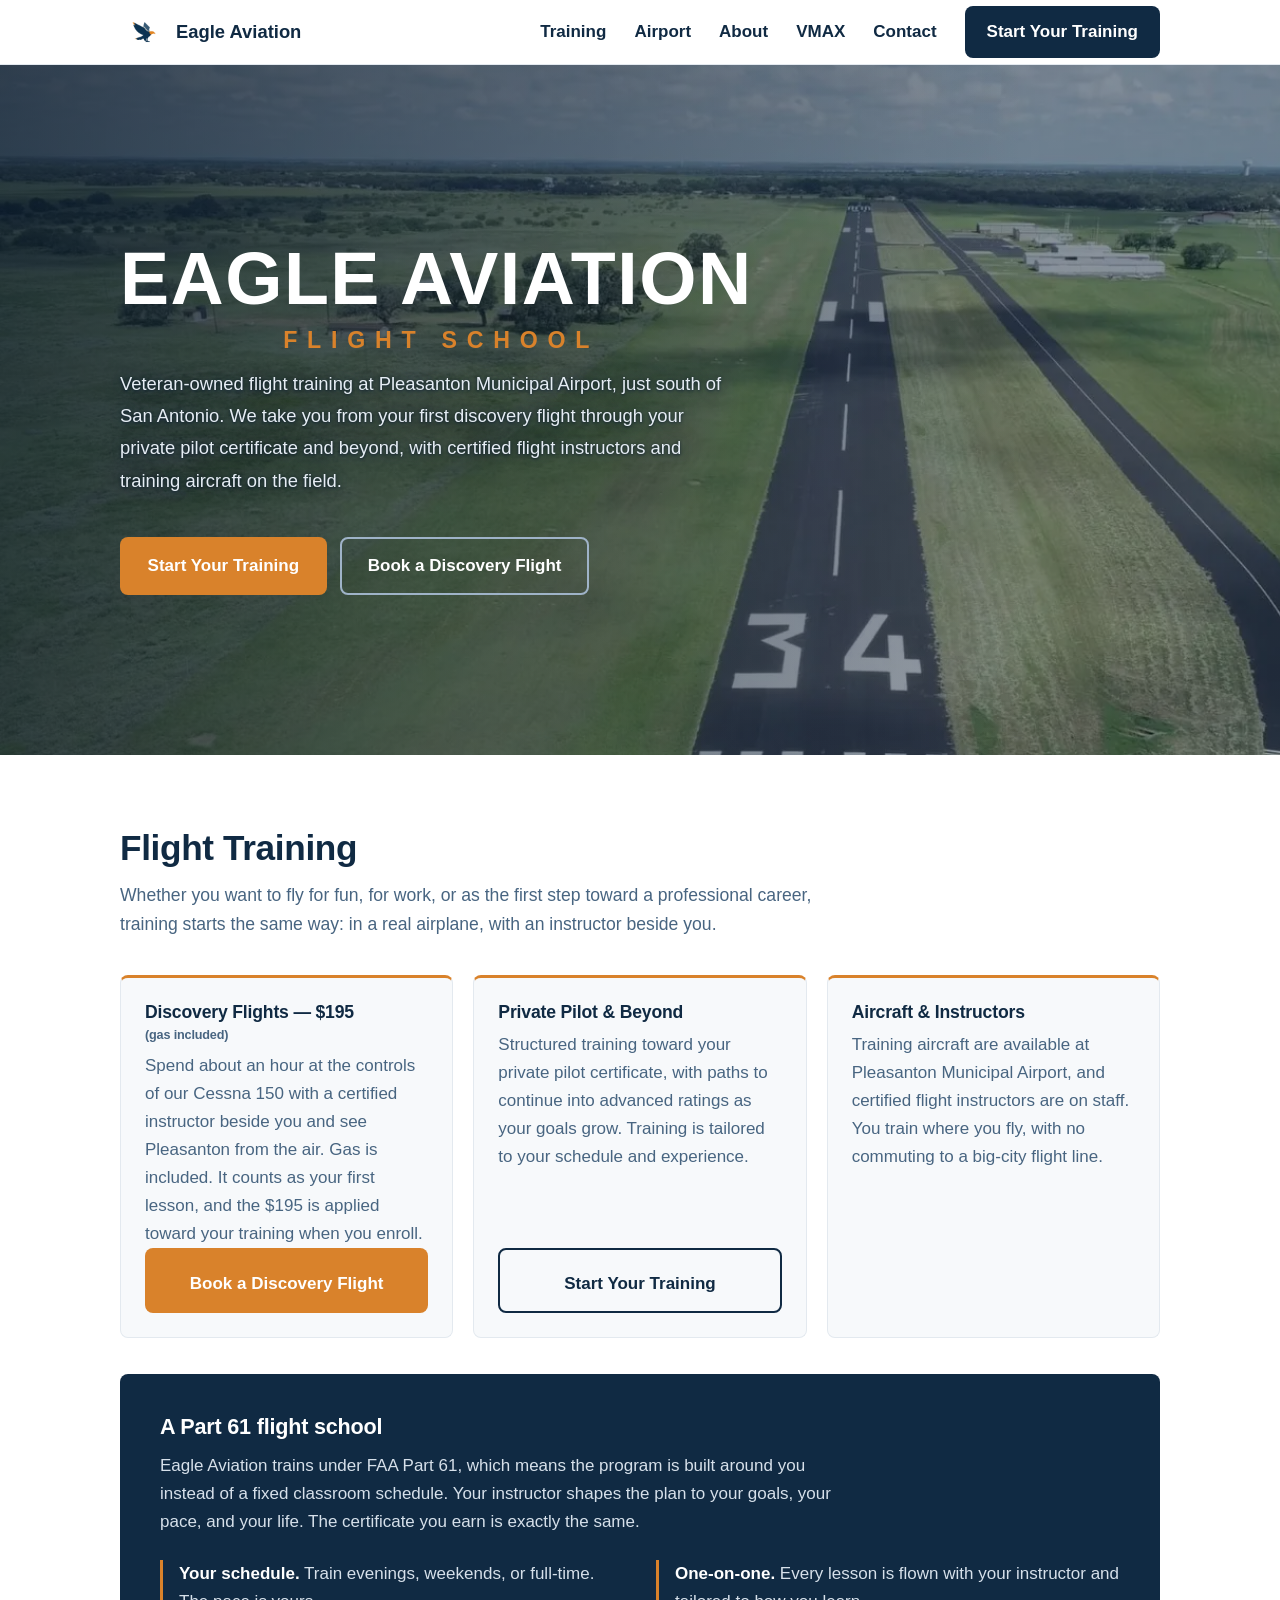
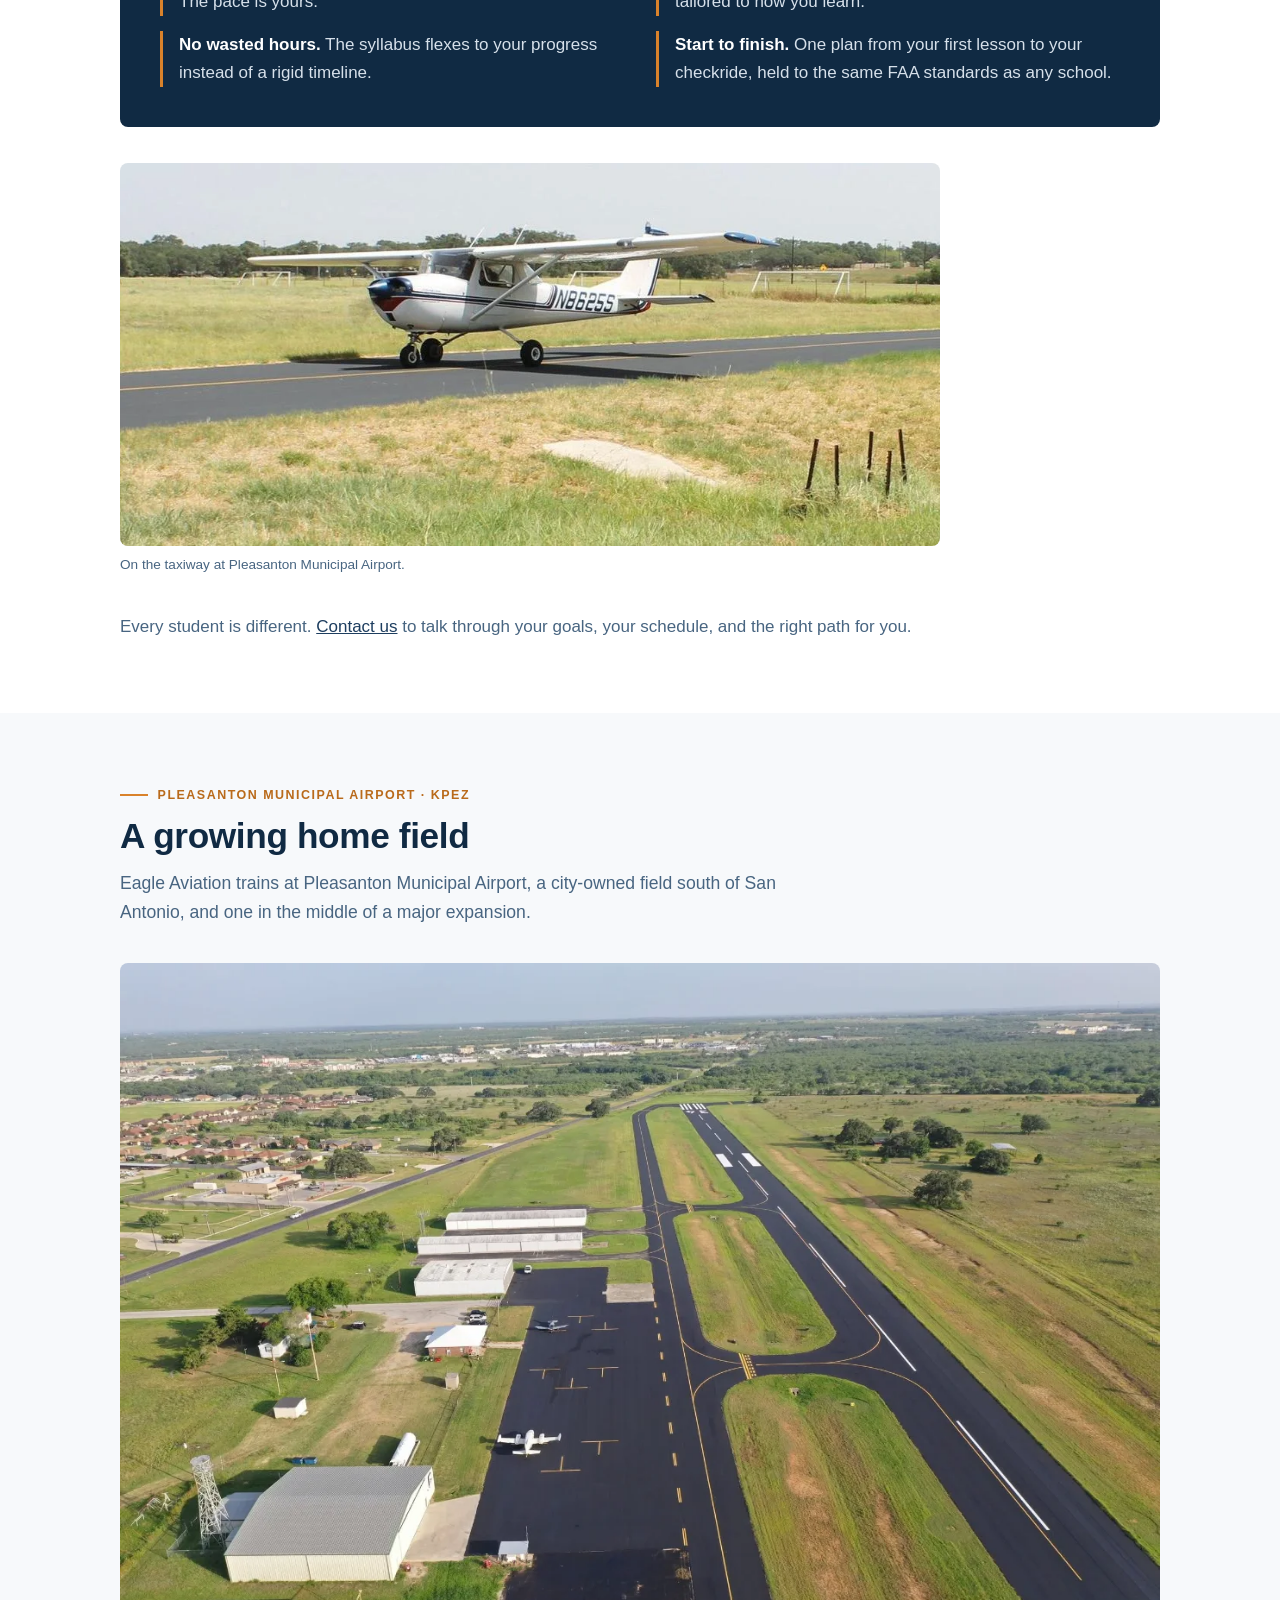
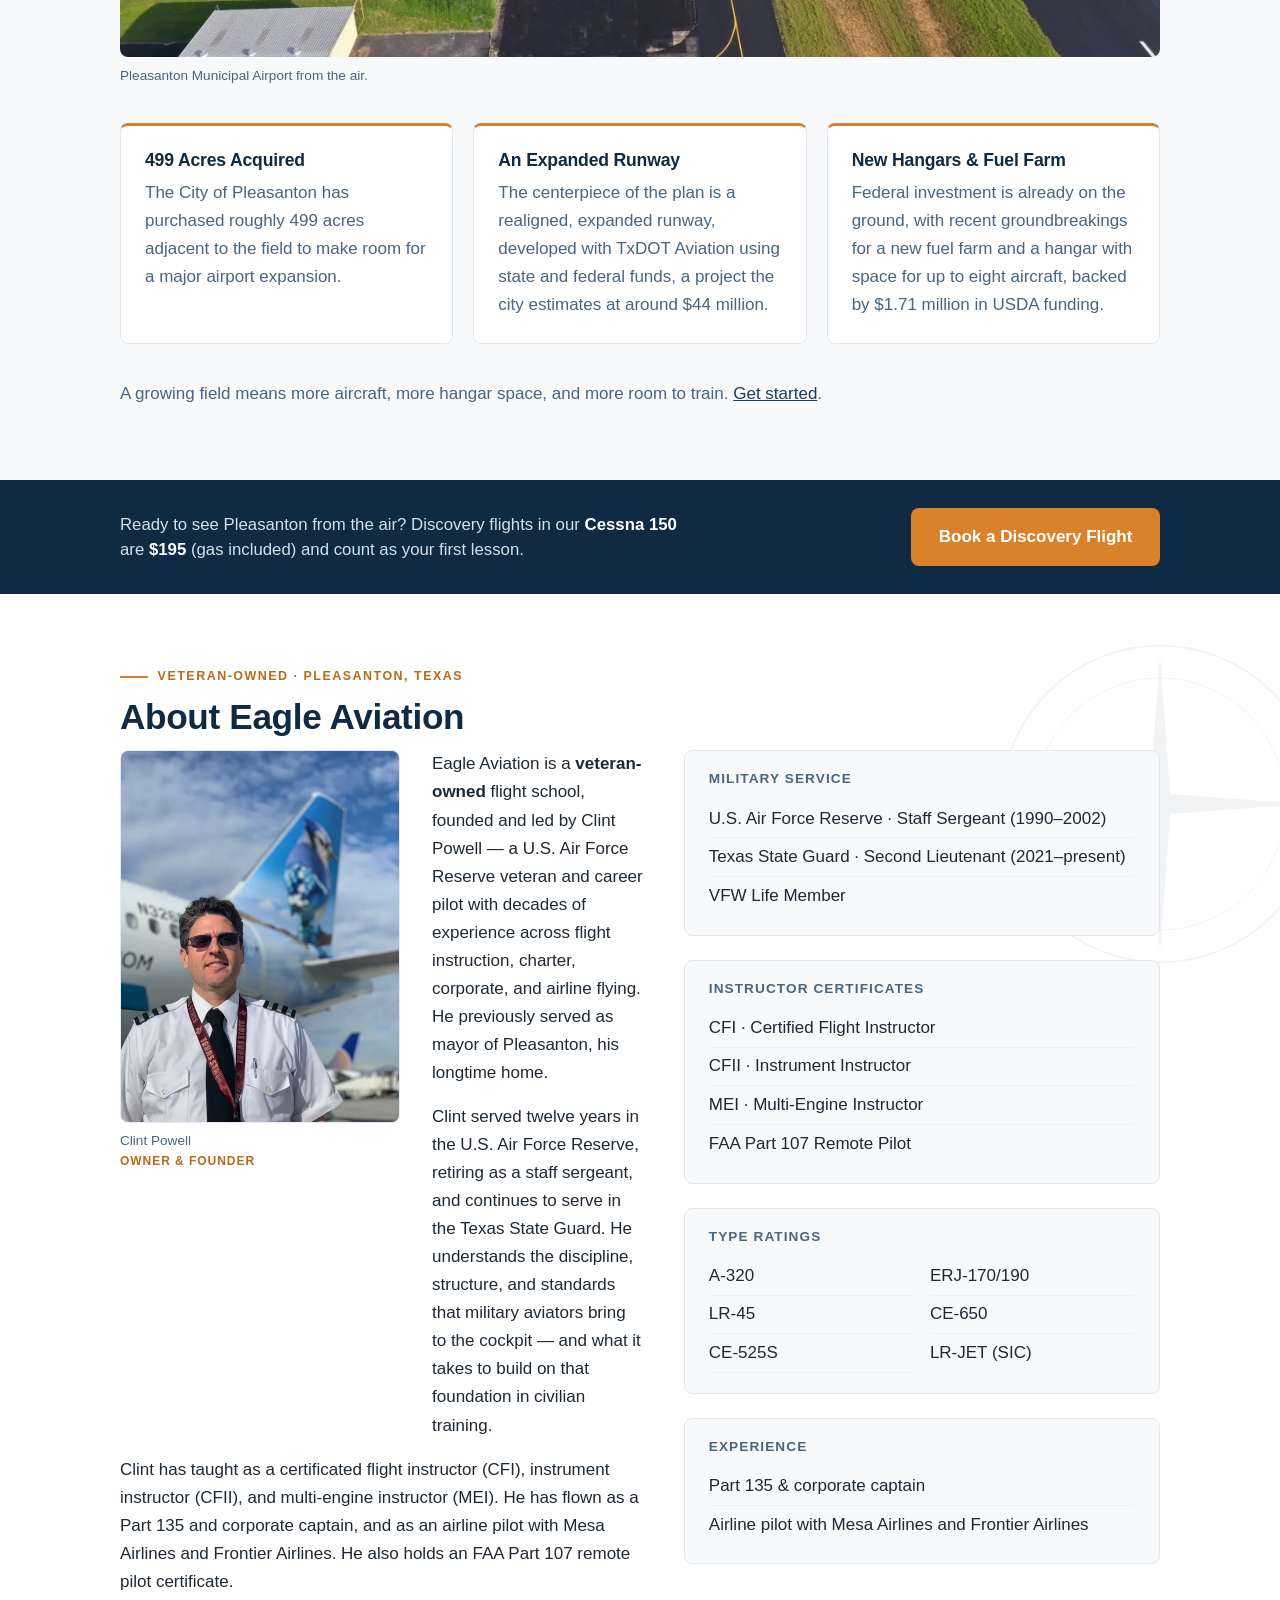
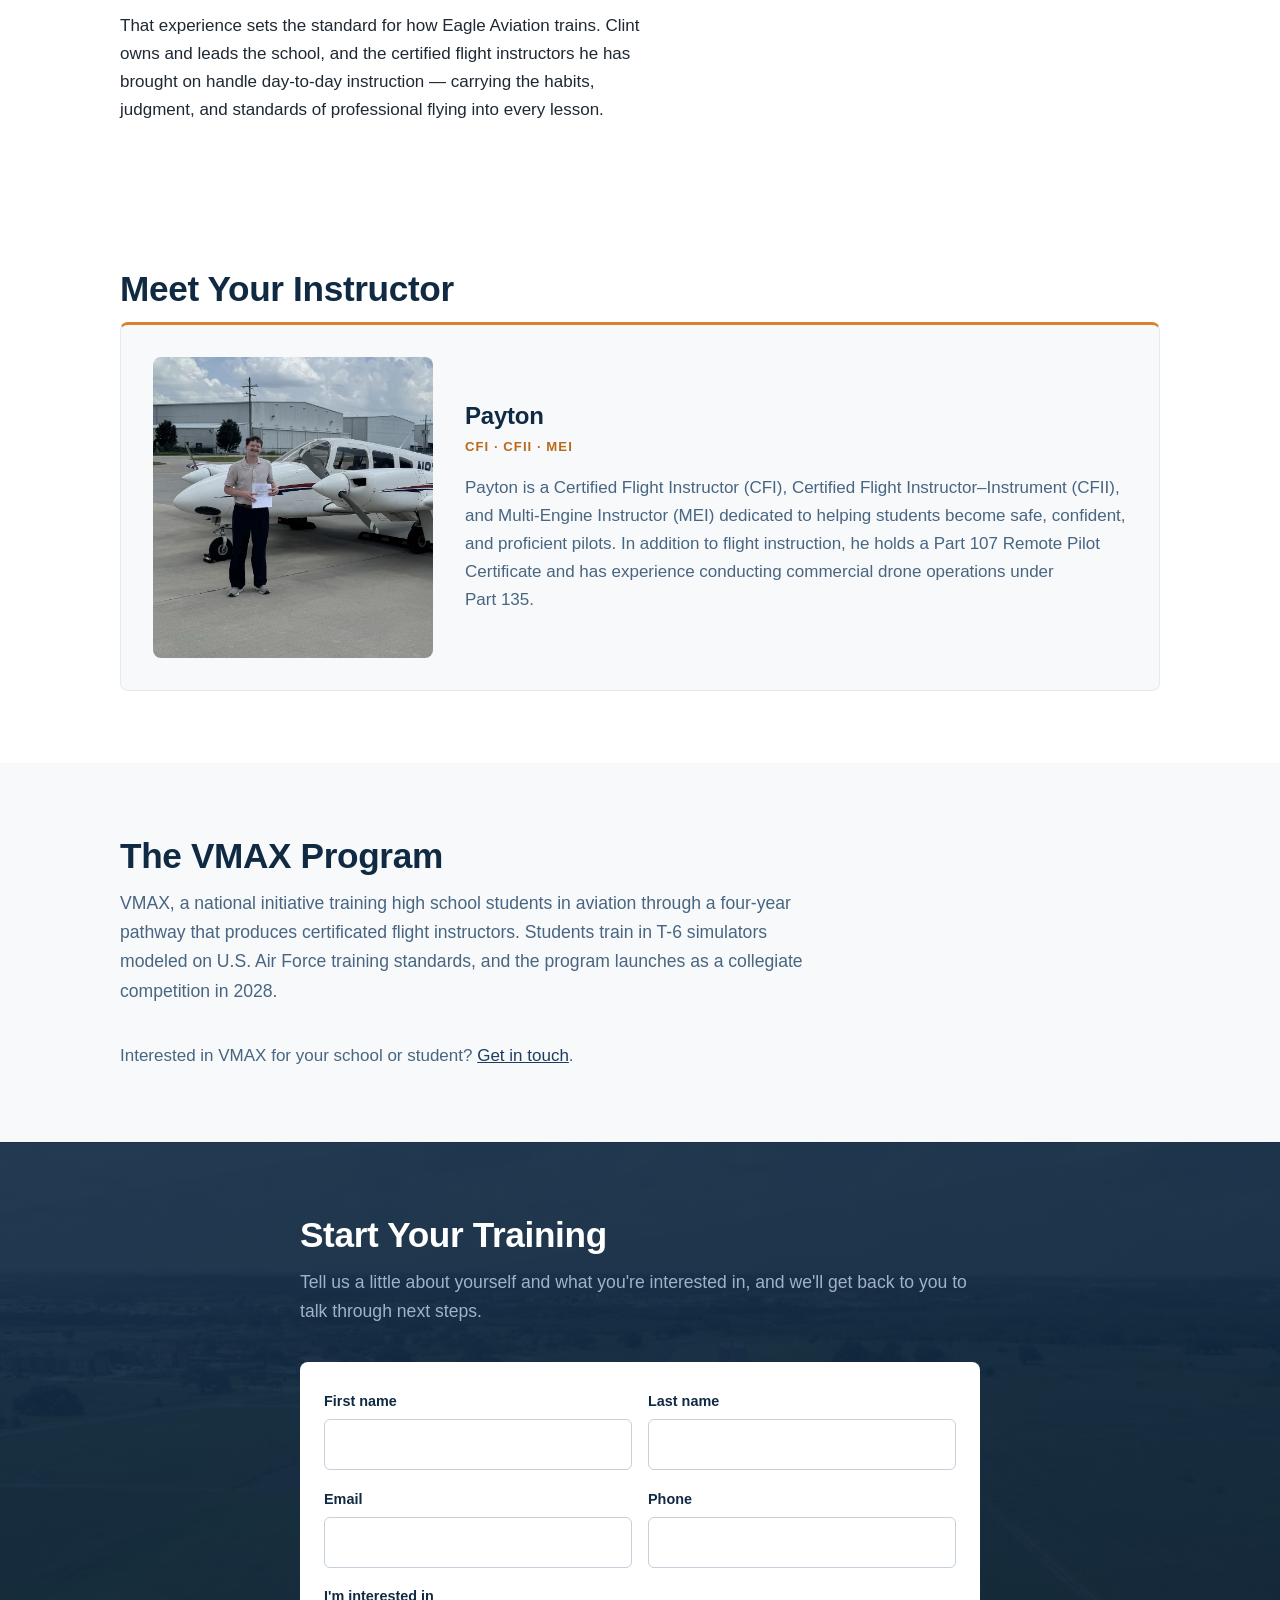
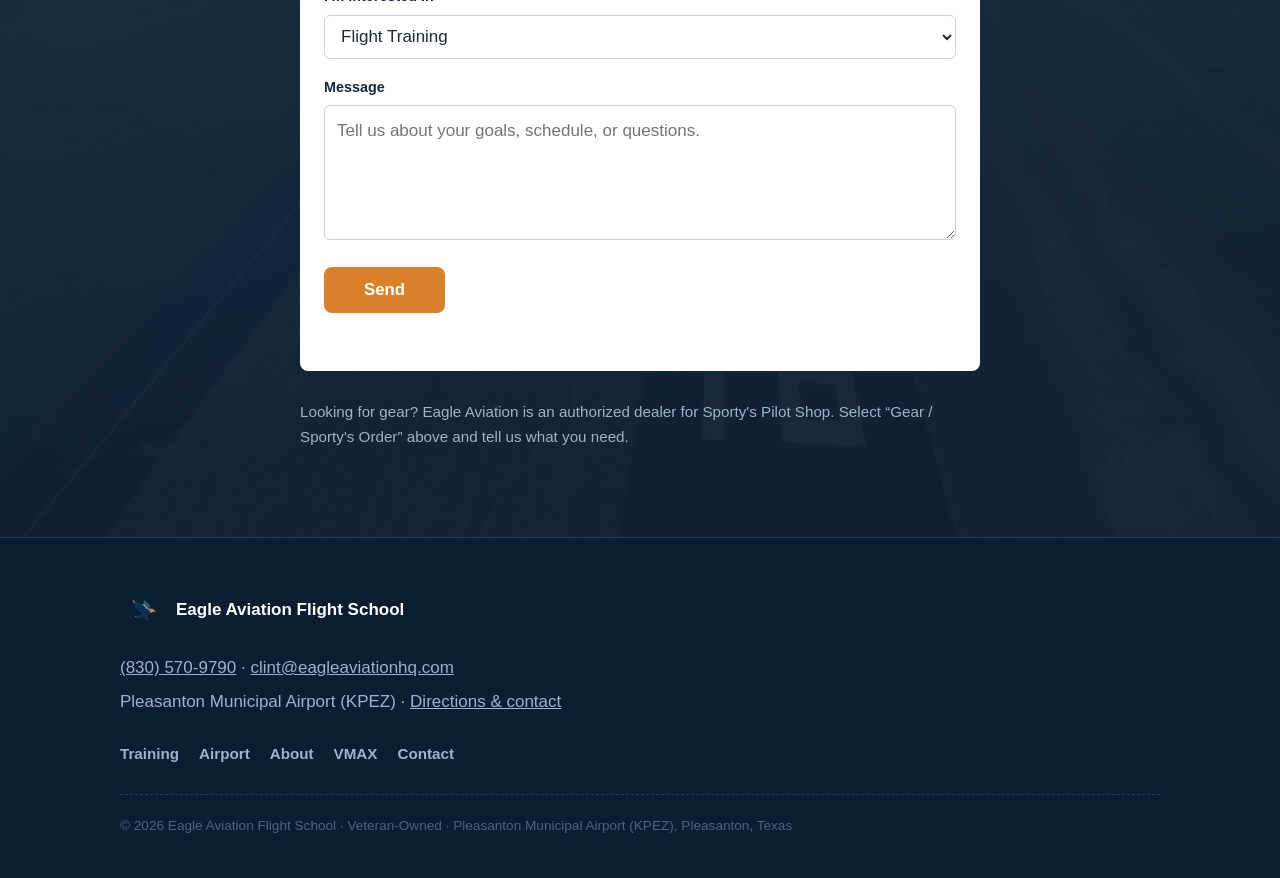
==== commit 6fbd97bd: "Add Clint Powell founder portrait to About section" ====
--- a/eagle-aviation/index.html
+++ b/eagle-aviation/index.html
@@ -34,7 +34,7 @@
     "description": "Veteran-owned Part 61 flight school at Pleasanton Municipal Airport offering discovery flights and private pilot training south of San Antonio, Texas.",
     "address": {
       "@type": "PostalAddress",
-      "streetAddress": "Pleasanton Municipal Airport",
+      "streetAddress": "340 Airport Rd",
       "addressLocality": "Pleasanton",
       "addressRegion": "TX",
       "postalCode": "78064",
@@ -301,6 +301,18 @@
         <h2>About Eagle Aviation</h2>
         <div class="about-grid">
           <div class="about-text">
+            <figure class="founder-portrait">
+              <picture>
+                <source srcset="assets/clint-powell.webp" type="image/webp">
+                <img
+                  src="assets/clint-powell.jpg"
+                  alt="Clint Powell, owner and founder of Eagle Aviation, in captain's uniform on the airport ramp"
+                  loading="lazy"
+                  width="480"
+                  height="640">
+              </picture>
+              <figcaption>Clint Powell <span class="founder-portrait-role">Owner &amp; Founder</span></figcaption>
+            </figure>
             <p>
               Eagle Aviation is a <strong>veteran-owned</strong> flight school, founded
               and led by Clint Powell &mdash; a U.S. Air Force Reserve veteran and career
--- a/eagle-aviation/styles.css
+++ b/eagle-aviation/styles.css
@@ -583,6 +583,48 @@
 
 .about-text p:last-child { margin-bottom: 0; }
 
+.founder-portrait {
+  margin: 0 0 1.5rem;
+}
+
+.founder-portrait img {
+  width: 100%;
+  height: auto;
+  display: block;
+  border-radius: var(--radius);
+  border: 1px solid #e3e9ef;
+}
+
+.founder-portrait figcaption {
+  font-size: 0.85rem;
+  color: var(--slate-600);
+  margin-top: 0.5rem;
+  line-height: 1.4;
+}
+
+.founder-portrait-role {
+  display: block;
+  text-transform: uppercase;
+  letter-spacing: 0.08em;
+  font-size: 0.75rem;
+  font-weight: 700;
+  color: var(--accent-dark);
+  margin-top: 0.15rem;
+}
+
+@media (max-width: 879px) {
+  .founder-portrait {
+    max-width: 360px;
+    margin-left: auto;
+    margin-right: auto;
+    text-align: center;
+  }
+
+  .founder-portrait figcaption {
+    text-align: center;
+  }
+}
+
 .credentials {
   display: grid;
   gap: 1.5rem;
@@ -626,6 +668,28 @@
 
 @media (min-width: 880px) {
   .about-grid { grid-template-columns: 1.1fr 1fr; align-items: start; }
+
+  .about-text {
+    display: grid;
+    grid-template-columns: 280px 1fr;
+    gap: 0 2rem;
+    align-items: start;
+  }
+
+  .founder-portrait {
+    grid-column: 1;
+    grid-row: 1 / span 2;
+    margin-bottom: 0;
+  }
+
+  .about-text > p:nth-child(2),
+  .about-text > p:nth-child(3) {
+    grid-column: 2;
+  }
+
+  .about-text > p:nth-child(n+4) {
+    grid-column: 1 / -1;
+  }
 }
 
 /* ---------- Instructor ---------- */
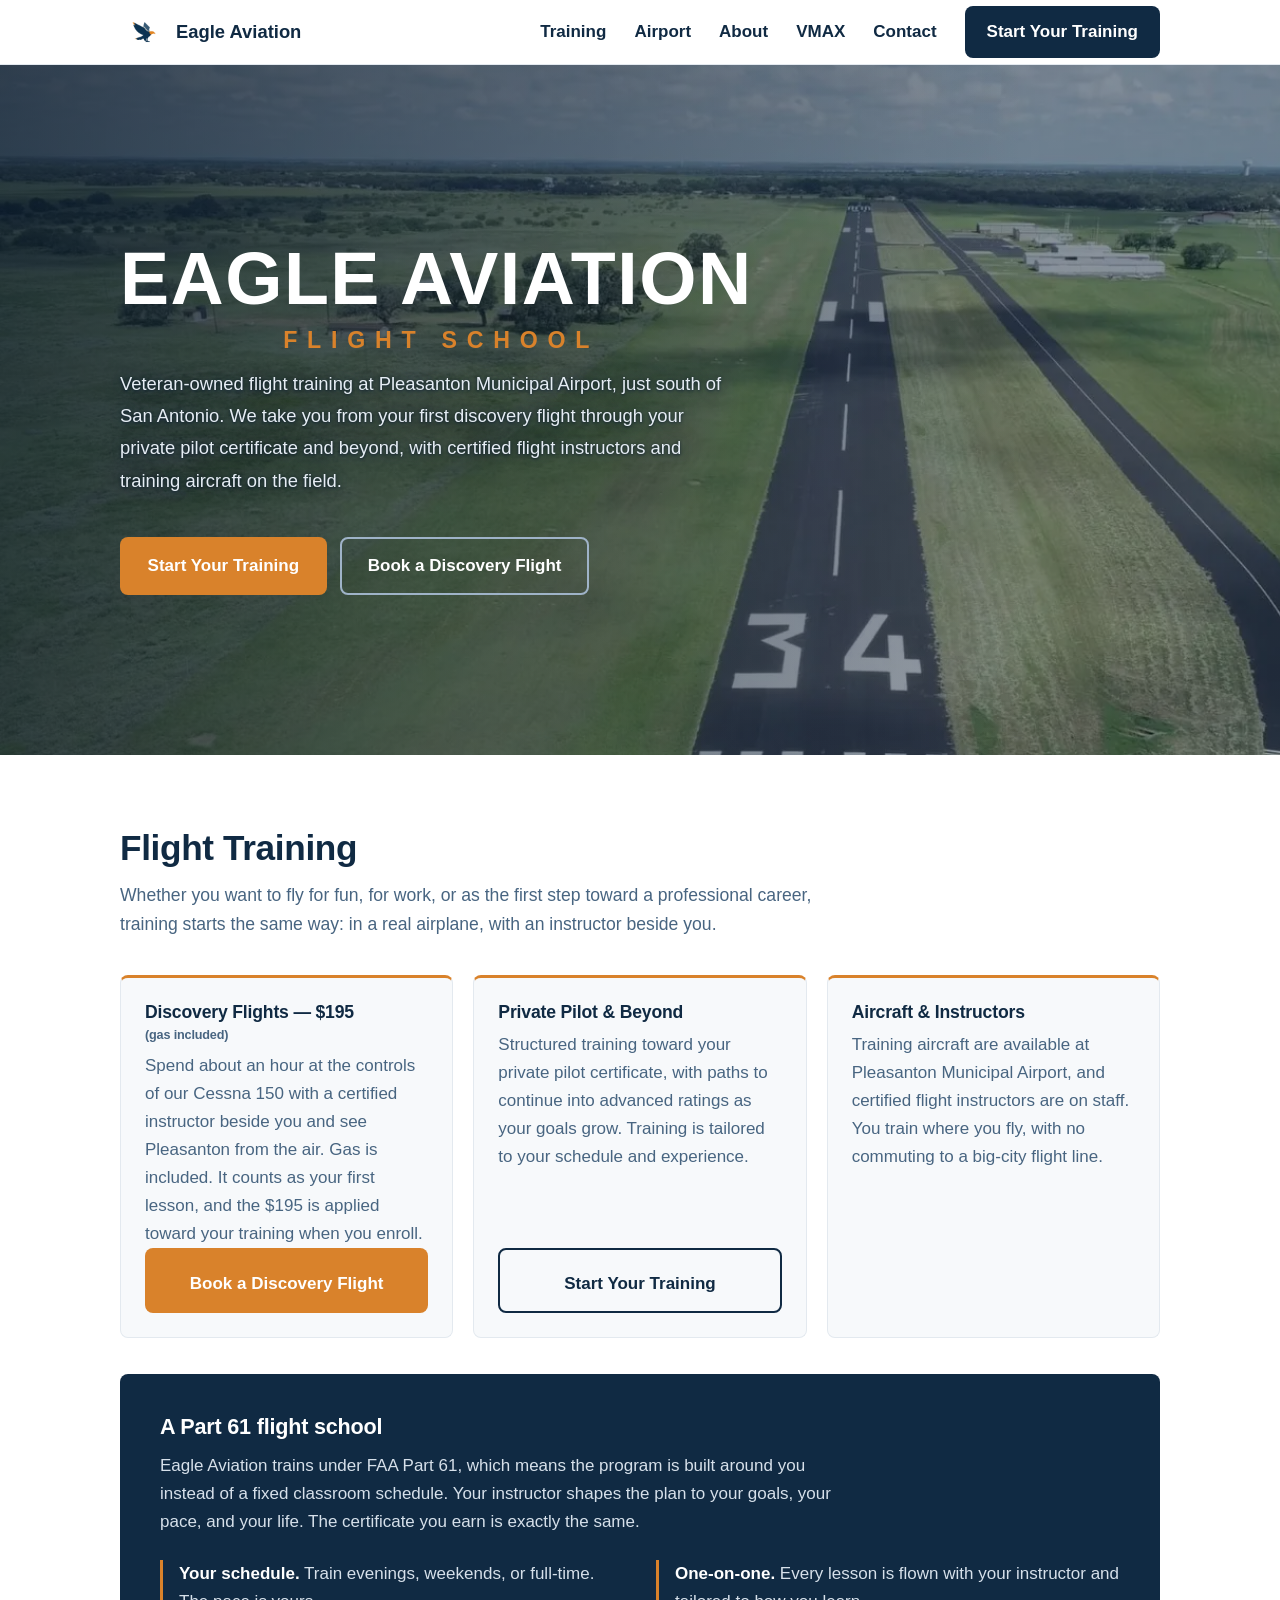
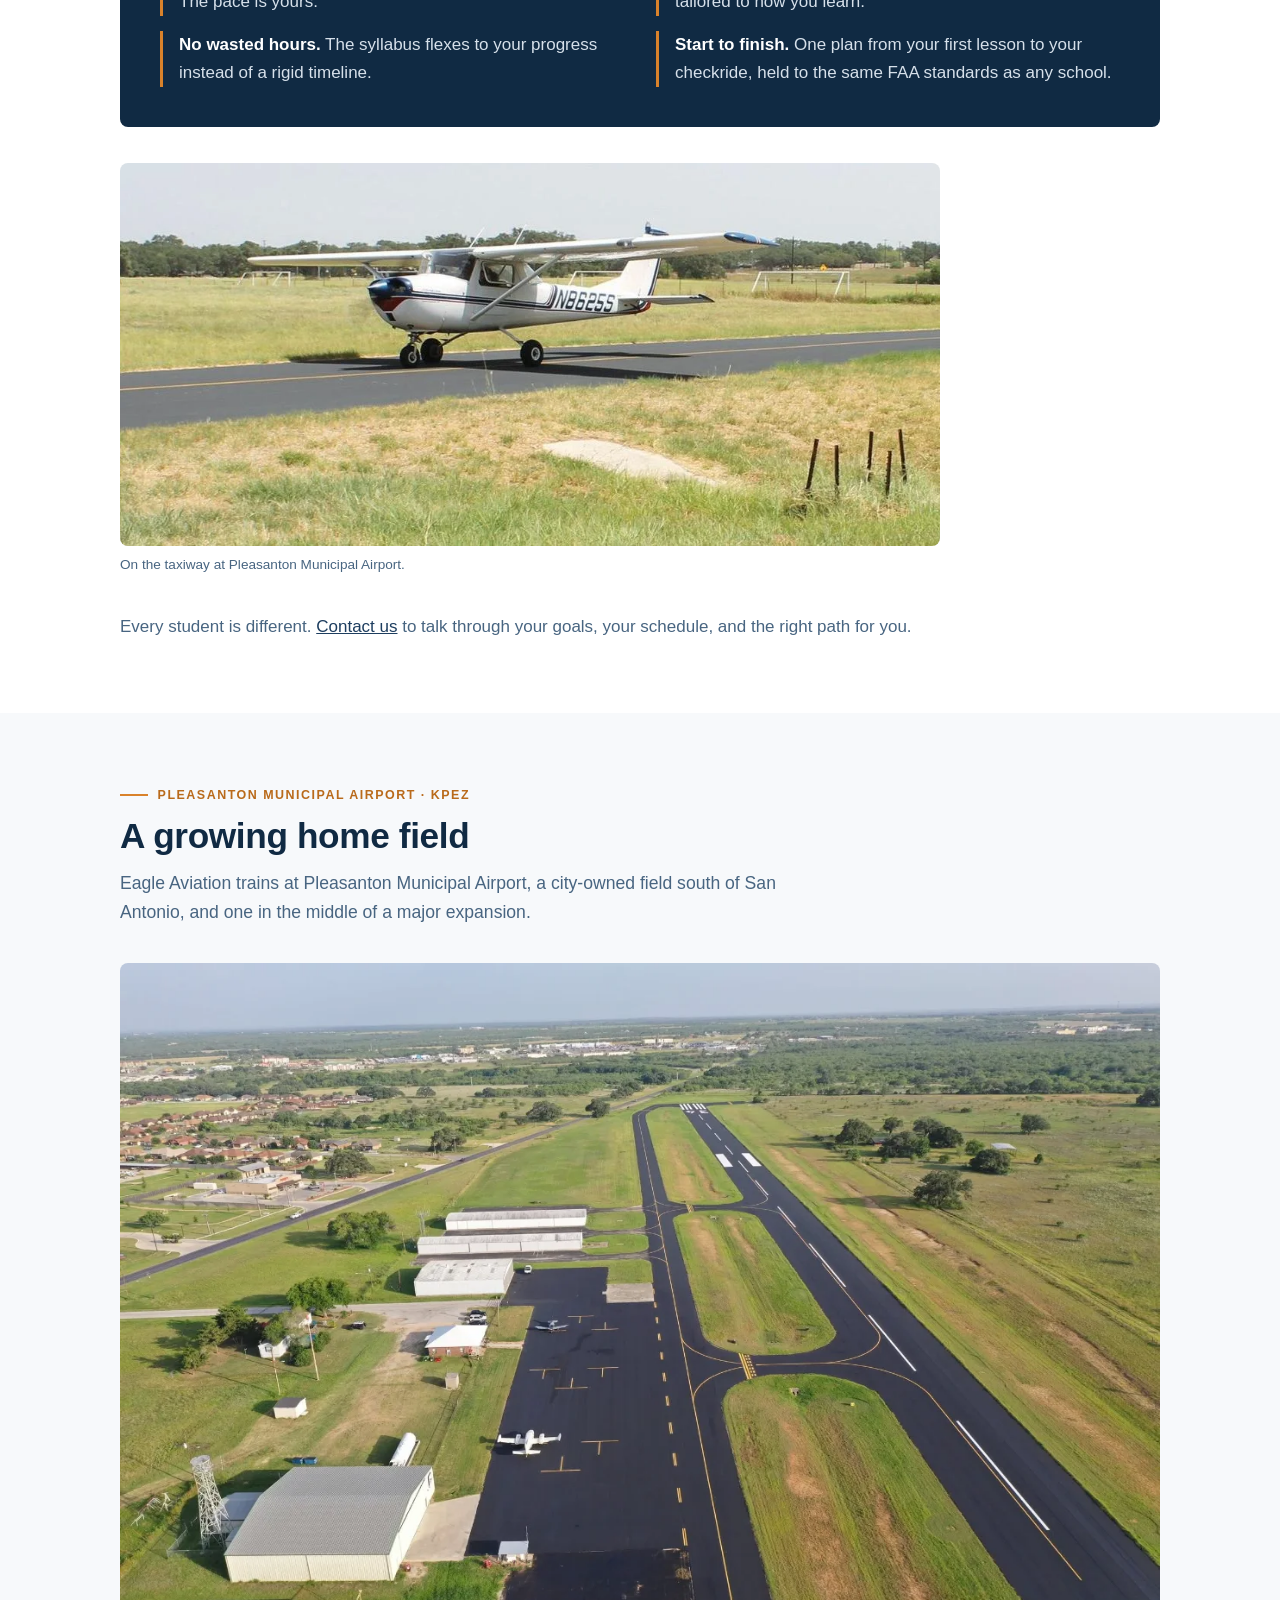
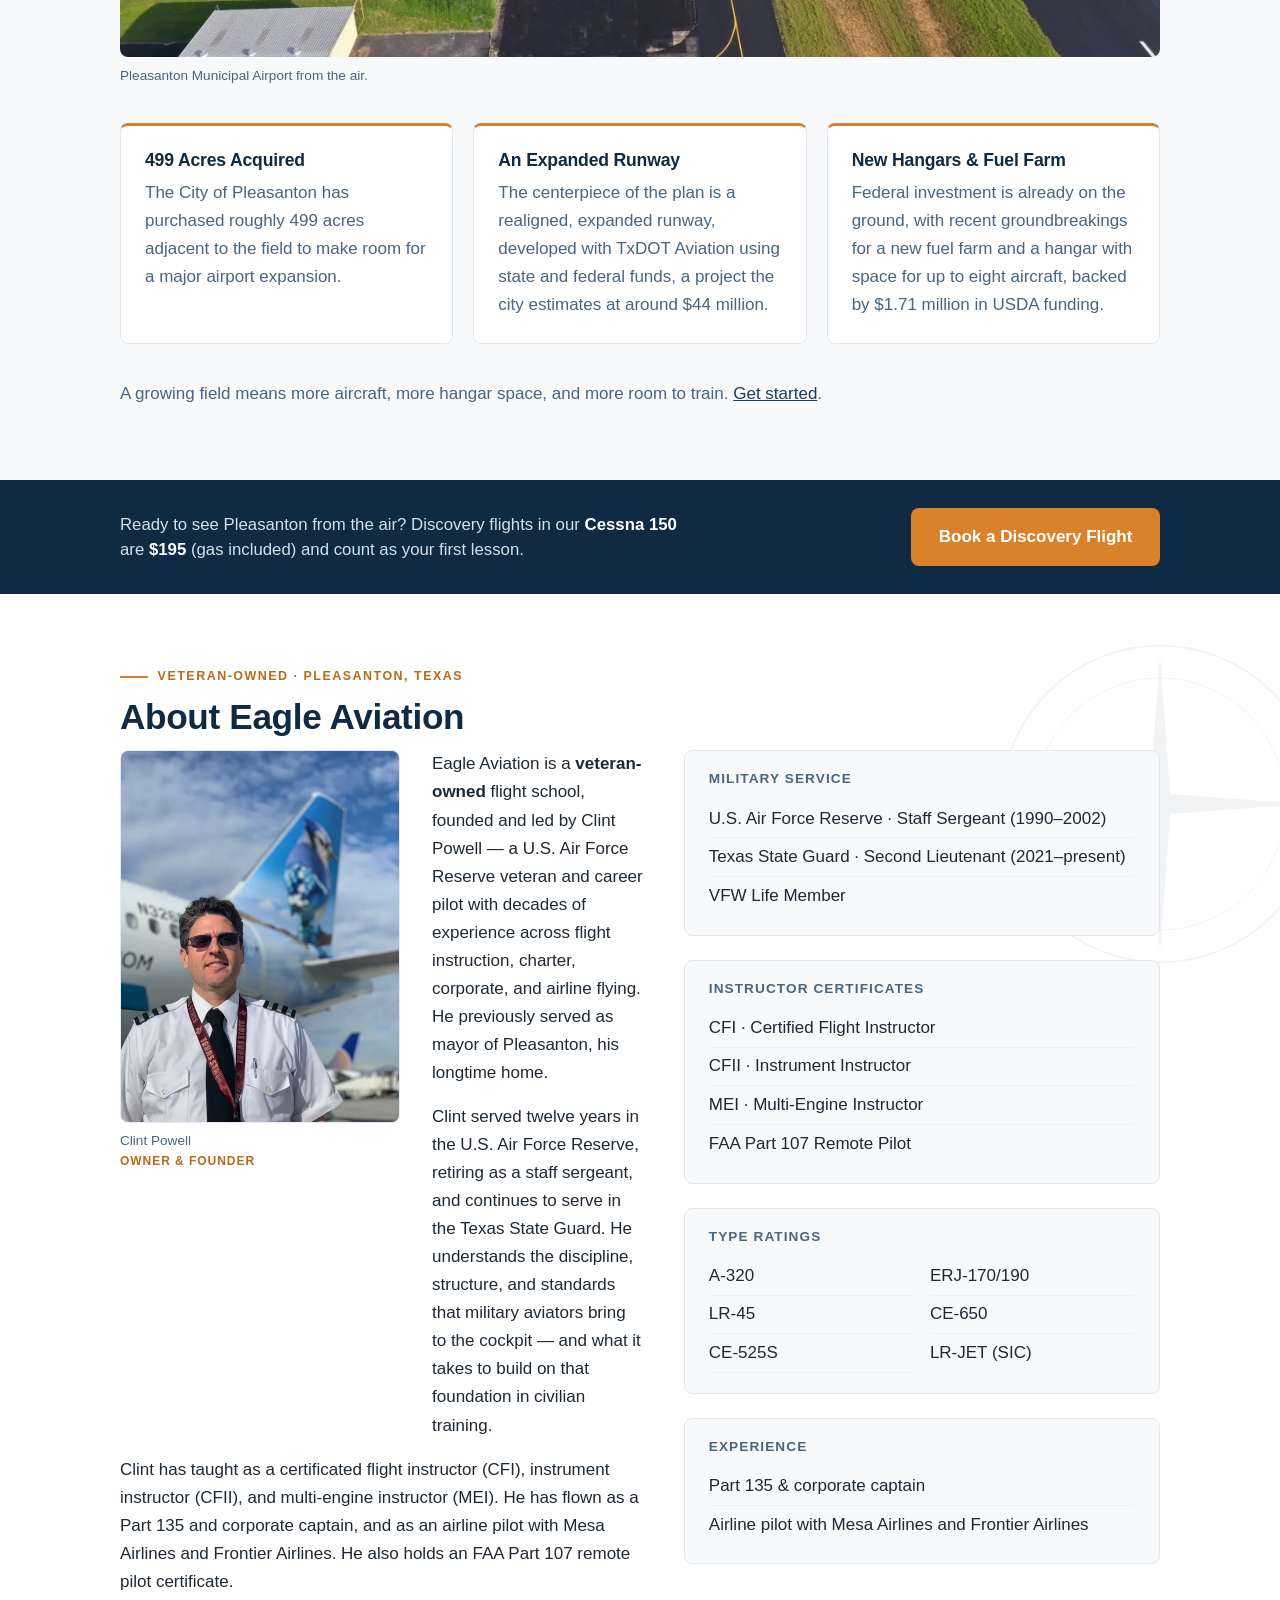
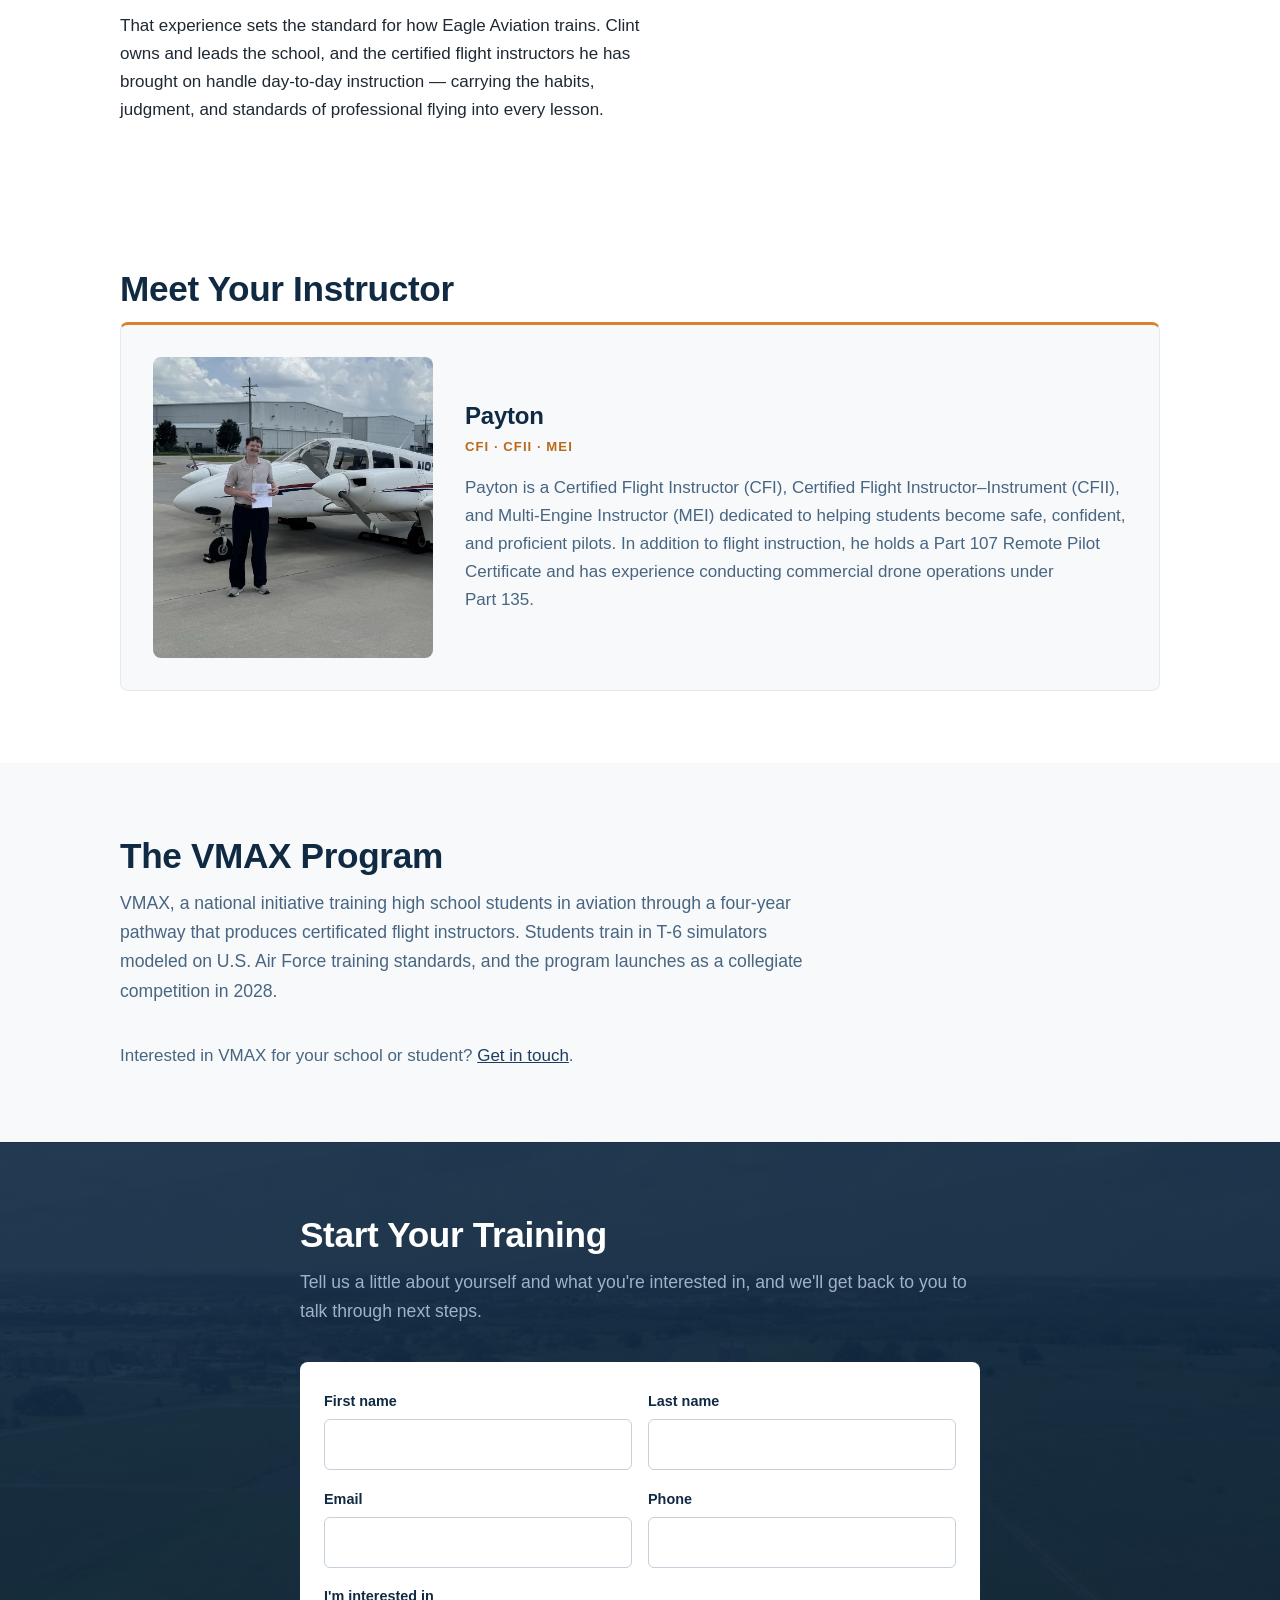
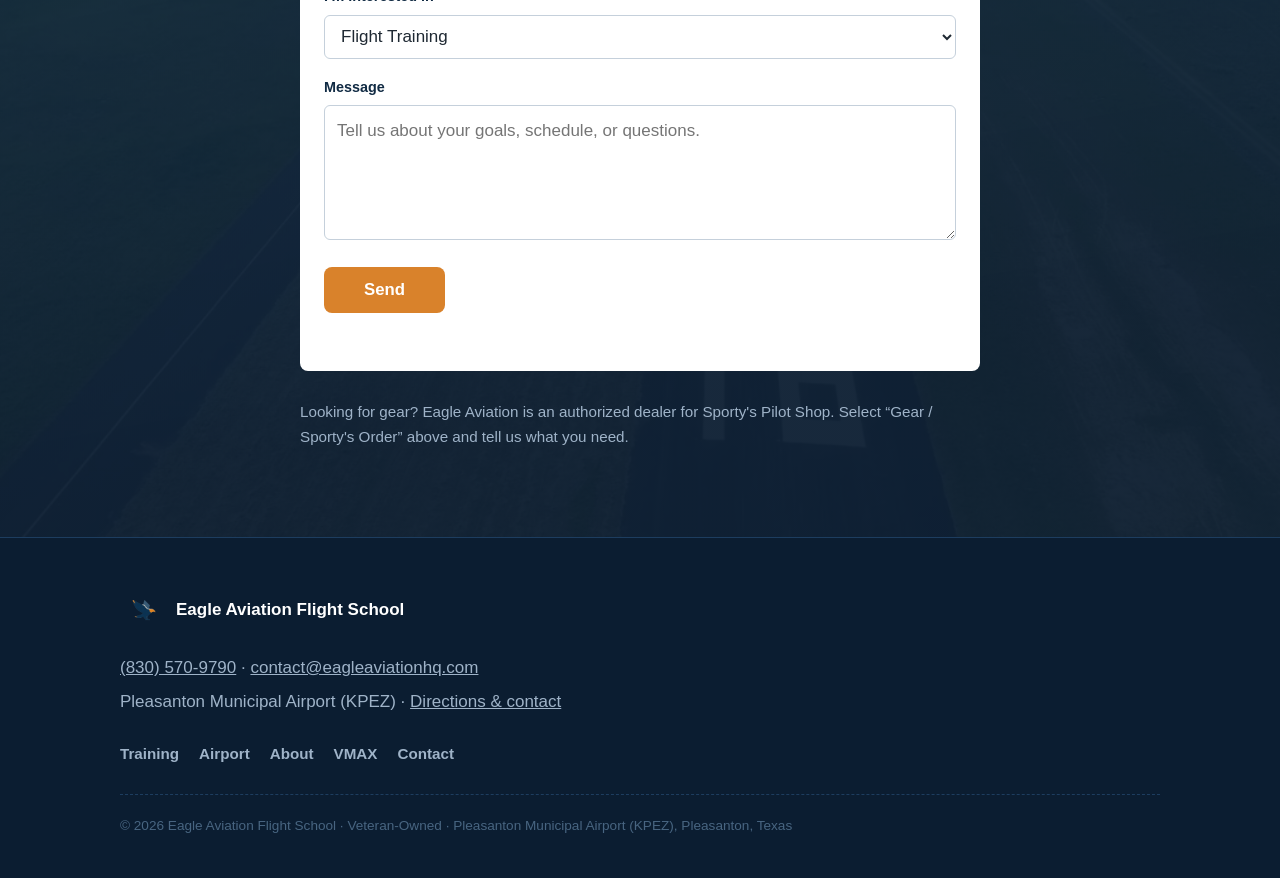
==== commit 45ae1b10: "Update public contact email to contact@eagleaviationhq.com" ====
--- a/eagle-aviation/index.html
+++ b/eagle-aviation/index.html
@@ -50,7 +50,7 @@
       "name": "South Texas"
     },
     "telephone": "+1-830-570-9790",
-    "email": "clint@eagleaviationhq.com",
+    "email": "contact@eagleaviationhq.com",
     "priceRange": "$$",
     "founder": {
       "@type": "Person",
@@ -498,7 +498,7 @@
       <div class="footer-info">
         <p>
           <a href="tel:+18305709790">(830) 570-9790</a> &middot;
-          <a href="mailto:clint@eagleaviationhq.com">clint@eagleaviationhq.com</a>
+          <a href="mailto:contact@eagleaviationhq.com">contact@eagleaviationhq.com</a>
         </p>
         <p>Pleasanton Municipal Airport (KPEZ) &middot; <a href="/contact">Directions &amp; contact</a></p>
       </div>
--- a/eagle-aviation/styles.css
+++ b/eagle-aviation/styles.css
@@ -988,6 +988,23 @@
   max-width: 40rem;
 }
 
+.contact-notice {
+  margin-top: 1.25rem;
+  padding: 1rem 1.25rem;
+  background: var(--paper);
+  border: 1px solid #e3e9ef;
+  border-left: 4px solid var(--accent);
+  border-radius: var(--radius);
+  max-width: 40rem;
+}
+
+.contact-notice p {
+  margin: 0;
+  color: var(--navy-800);
+  font-size: 0.98rem;
+  line-height: 1.55;
+}
+
 .contact-map-wrap {
   position: relative;
   border-radius: var(--radius);
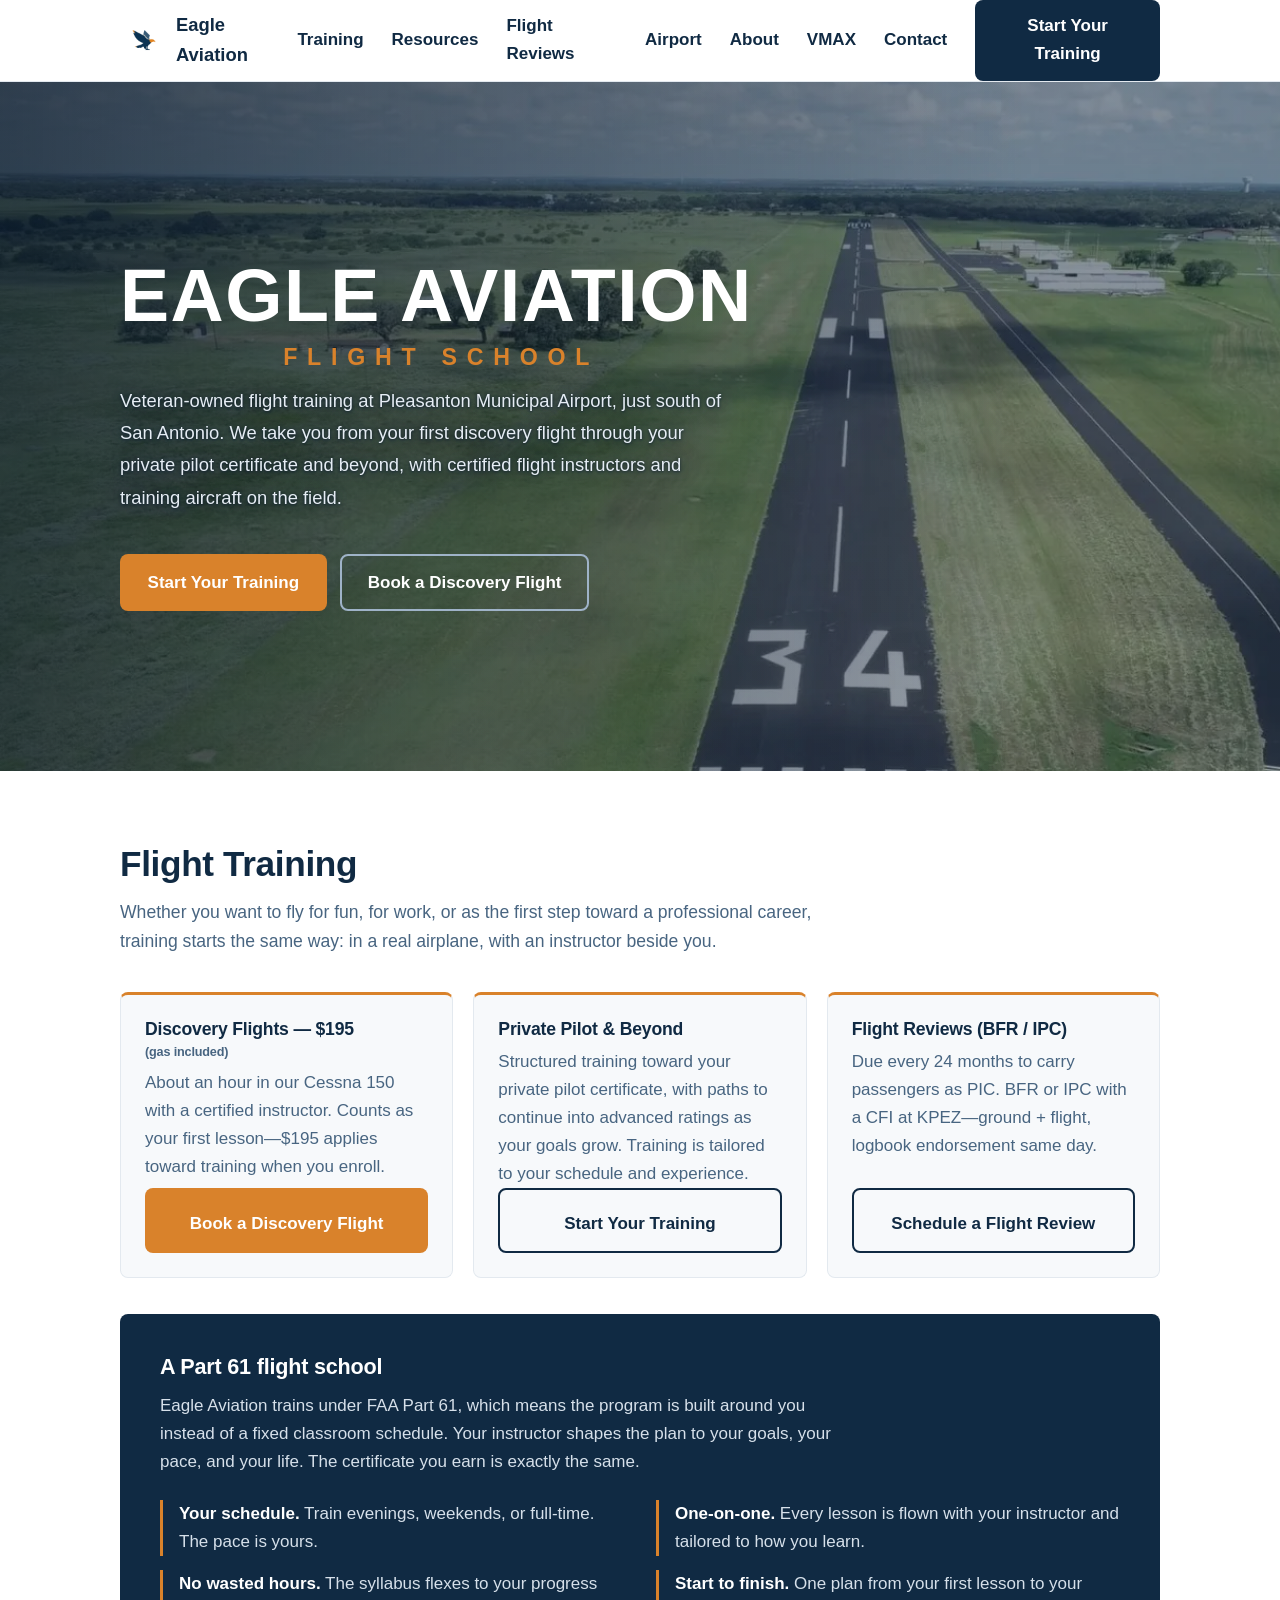
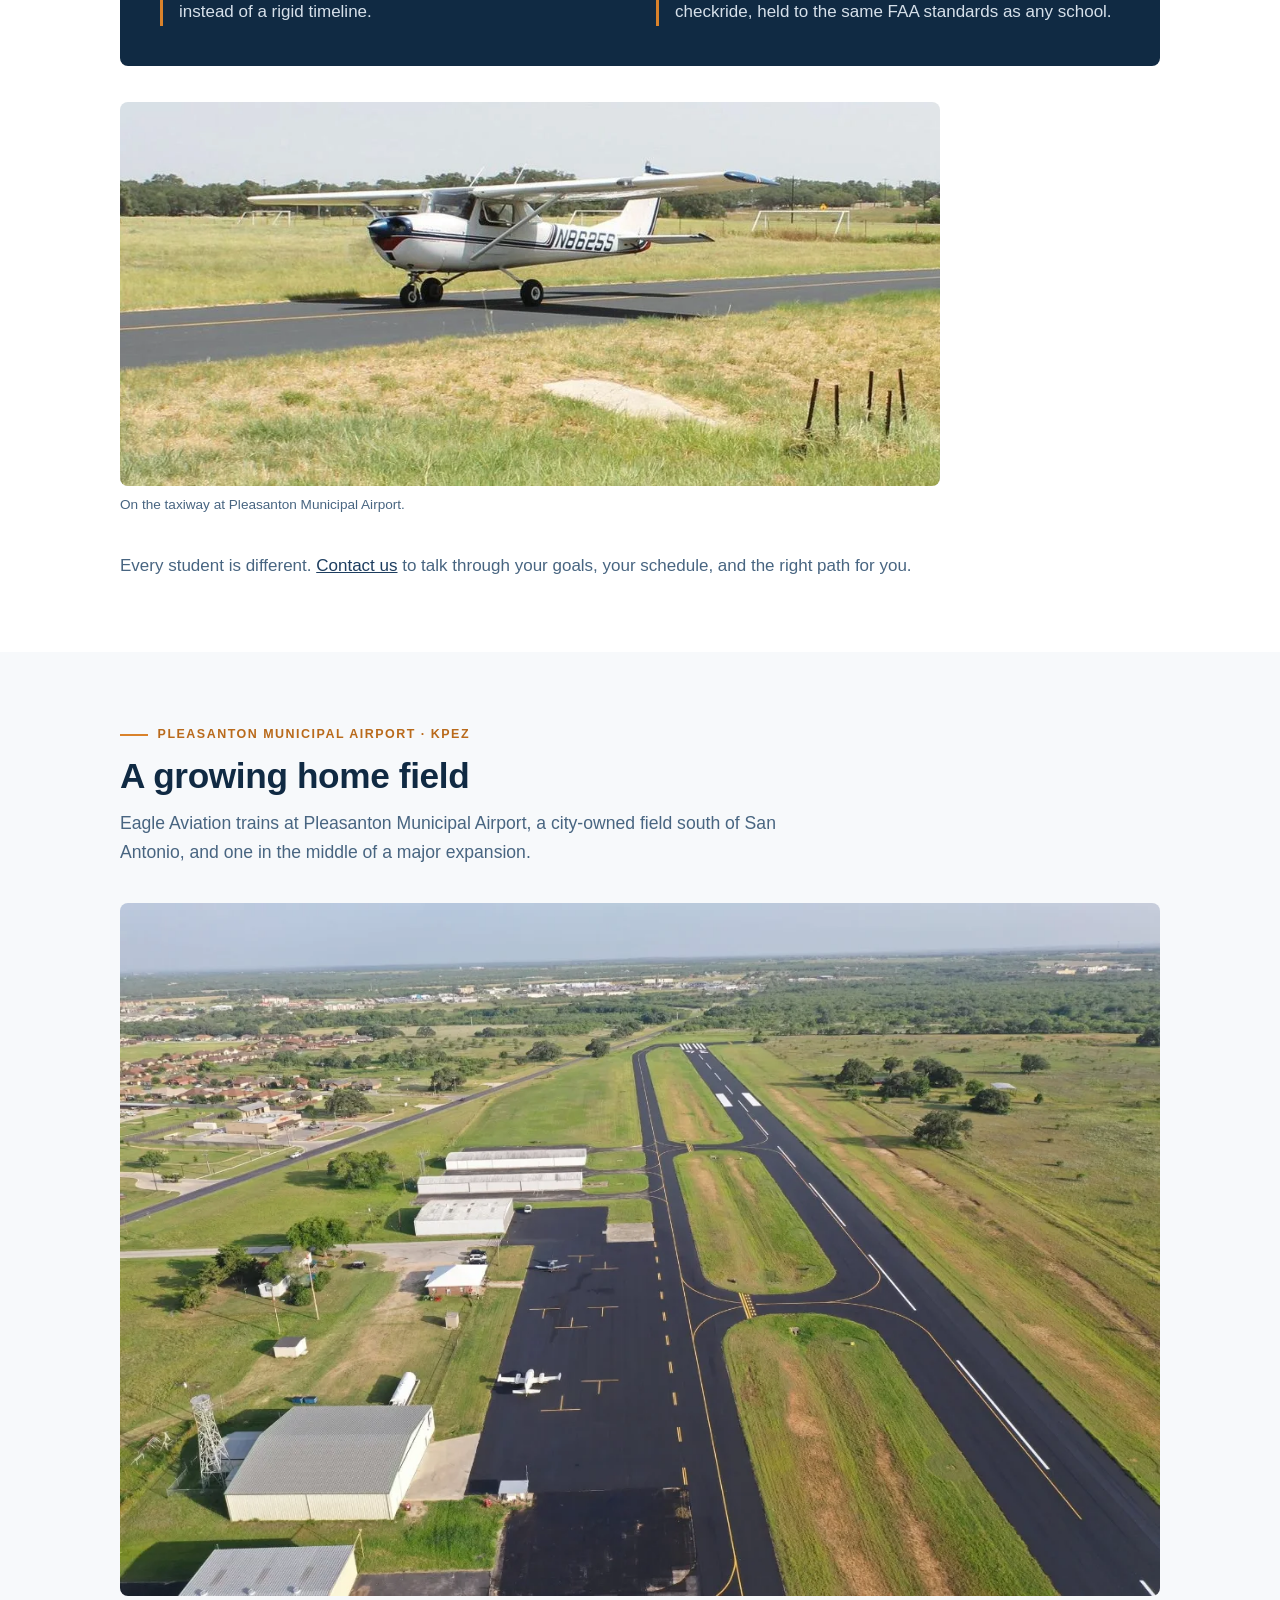
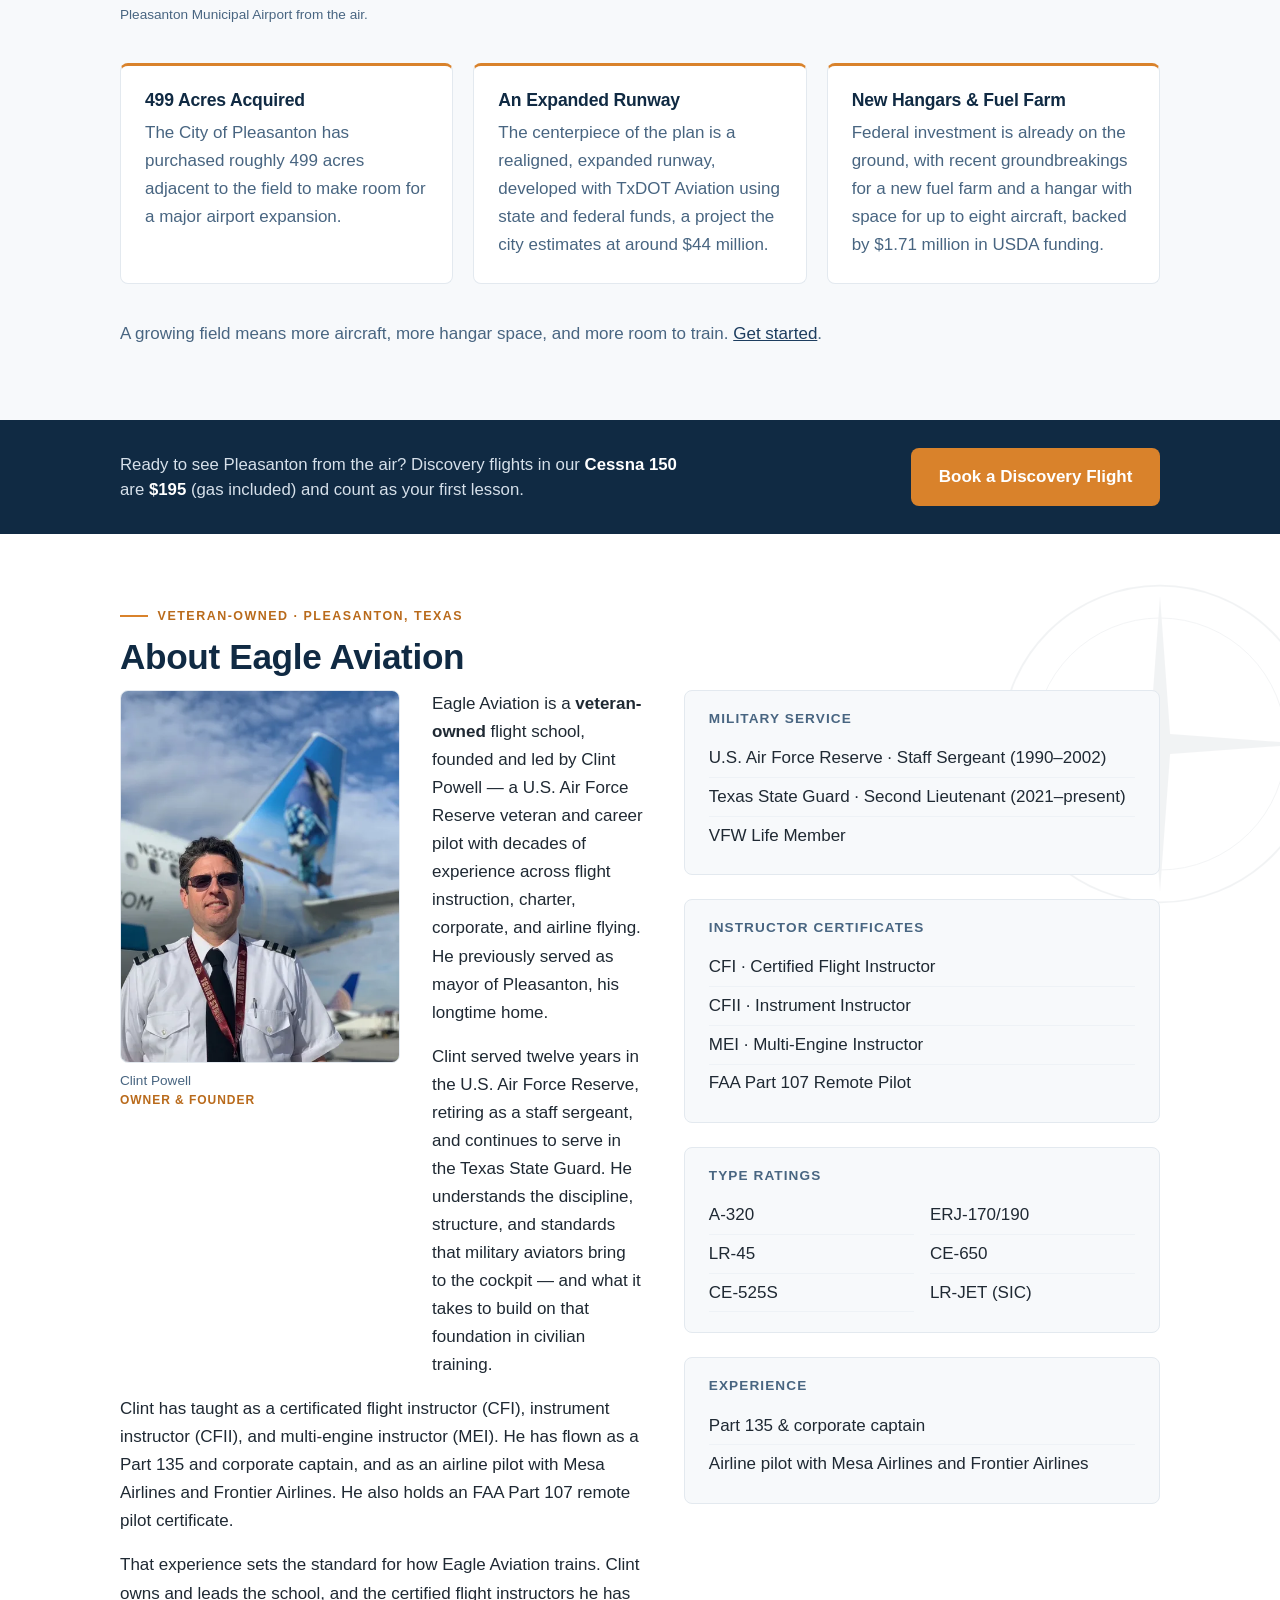
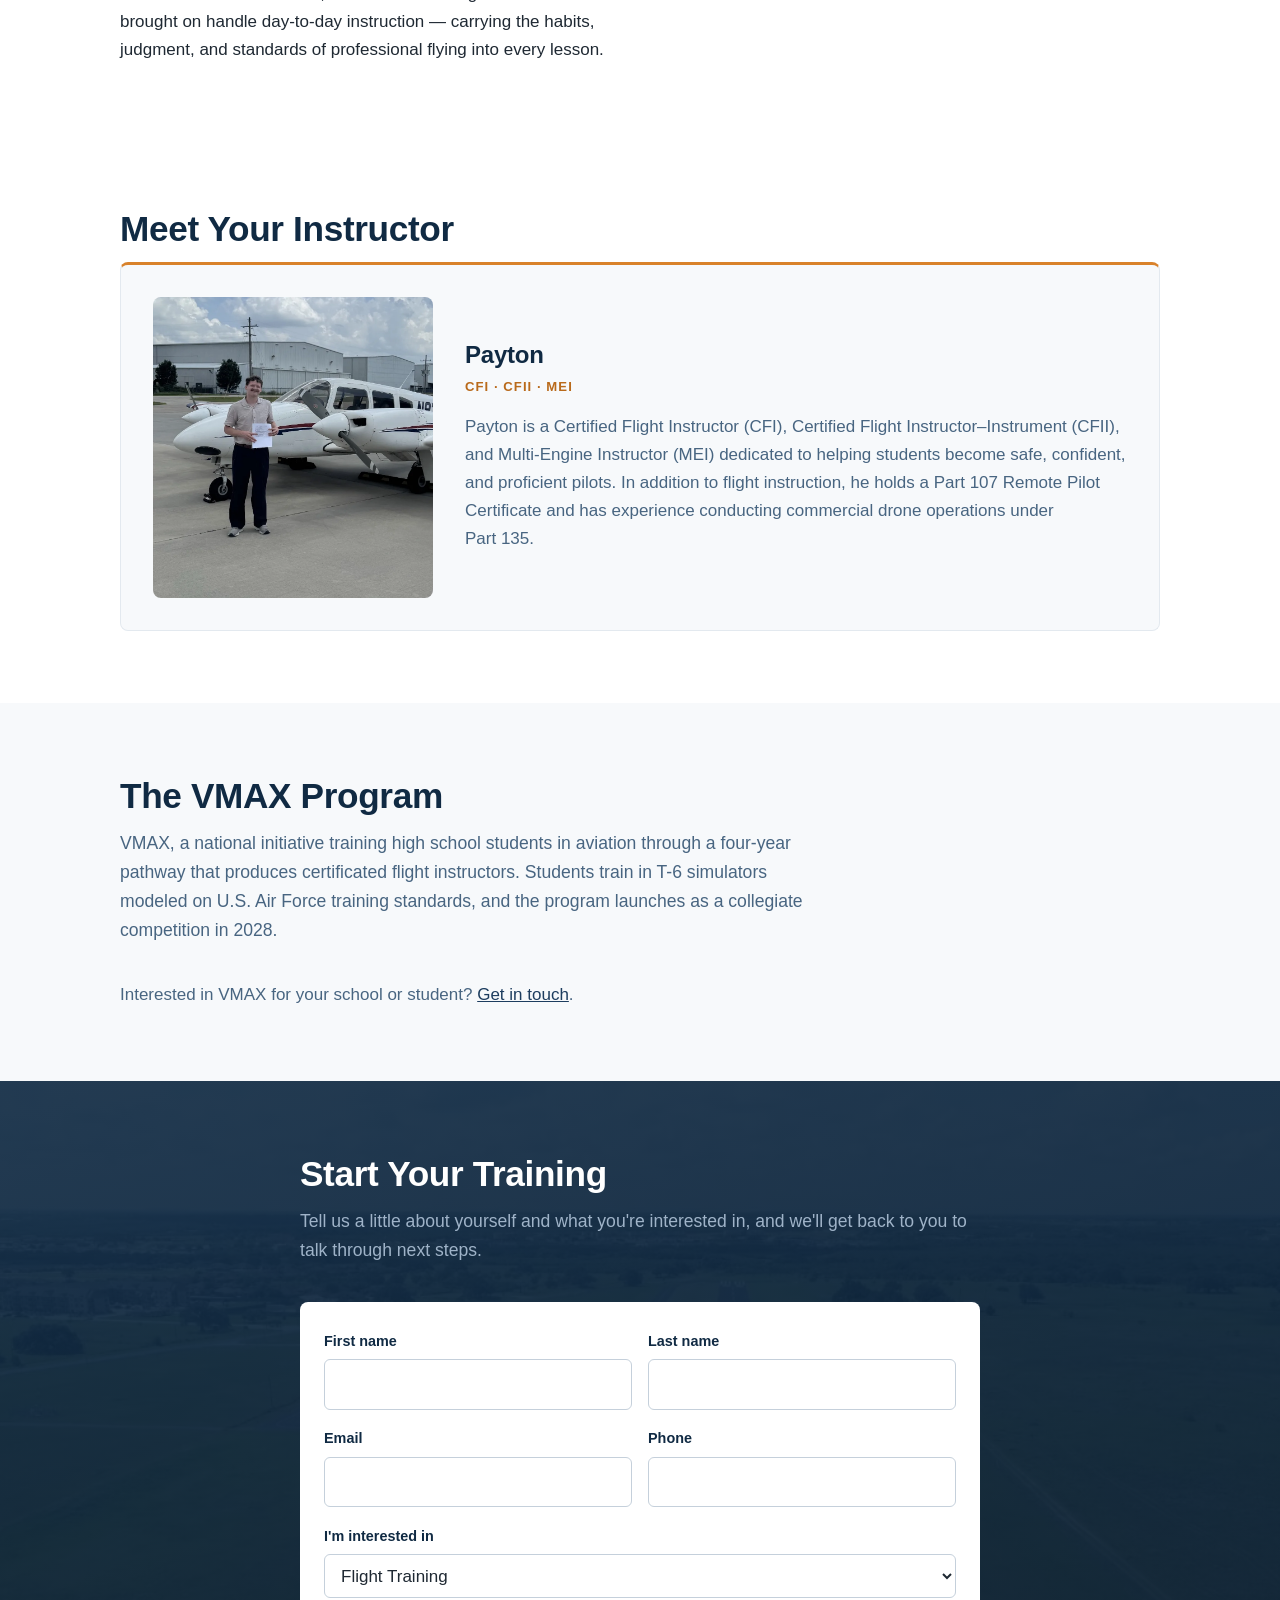
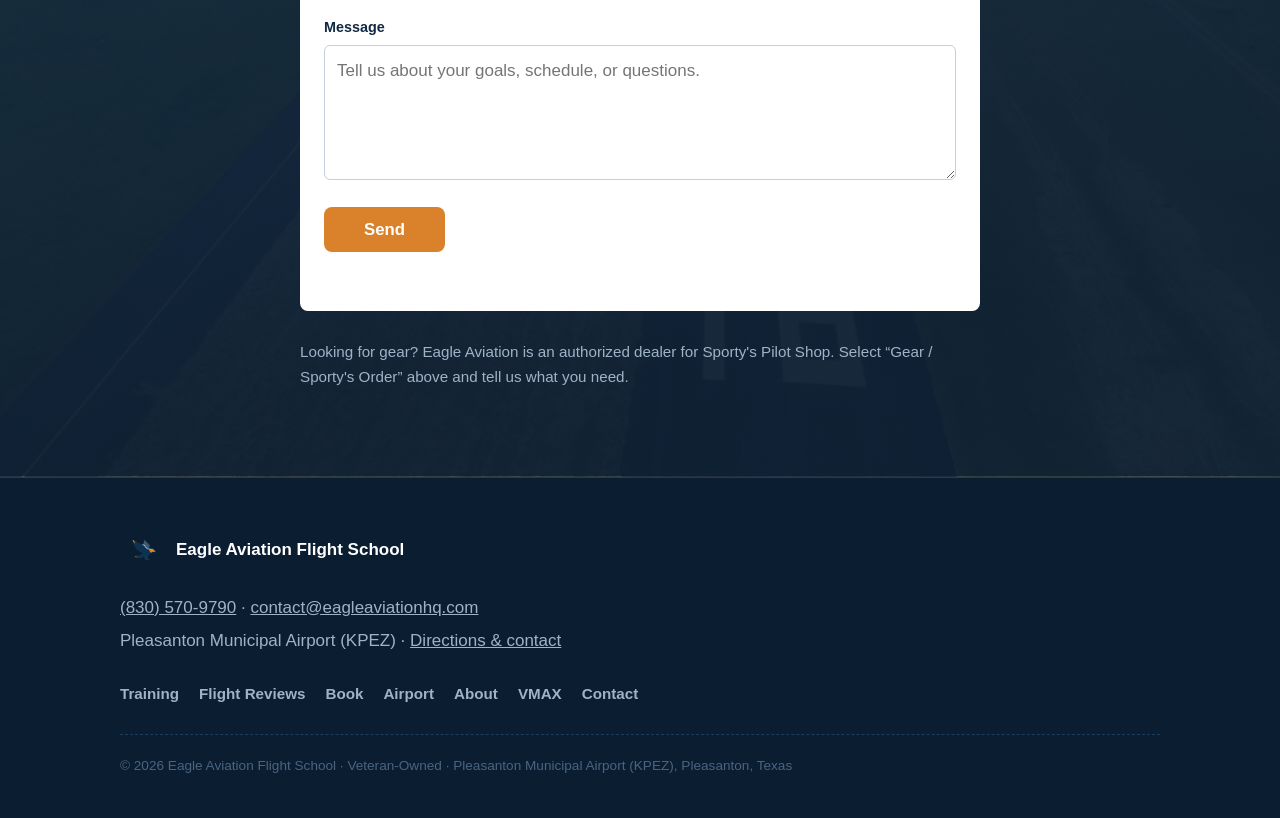
==== commit 8247d688: "Add student pilot resources page for Pleasanton TX" ====
--- a/eagle-aviation/index.html
+++ b/eagle-aviation/index.html
@@ -105,6 +105,8 @@
       </button>
       <nav id="site-nav" class="site-nav">
         <a href="#training">Training</a>
+        <a href="/student-pilot-resources-pleasanton-tx">Resources</a>
+        <a href="/flight-reviews">Flight Reviews</a>
         <a href="#airport">Airport</a>
         <a href="#about">About</a>
         <a href="#vmax">VMAX</a>
@@ -181,10 +183,8 @@
           <div class="card card-action">
             <h3>Discovery Flights &mdash; $195 <span class="price-note">(gas included)</span></h3>
             <p>
-              Spend about an hour at the controls of our Cessna 150 with a certified
-              instructor beside you and see Pleasanton from the air. Gas is included.
-              It counts as your first lesson, and the $195 is applied toward your
-              training when you enroll.
+              About an hour in our Cessna 150 with a certified instructor.
+              Counts as your first lesson&mdash;$195 applies toward training when you enroll.
             </p>
             <a href="#contact" class="btn btn-accent card-btn" data-interest="Discovery Flight">Book a Discovery Flight<span class="card-btn-price"> &mdash; $195</span></a>
           </div>
@@ -197,13 +197,13 @@
             </p>
             <a href="#contact" class="btn btn-primary card-btn" data-interest="Flight Training">Start Your Training</a>
           </div>
-          <div class="card">
-            <h3>Aircraft &amp; Instructors</h3>
-            <p>
-              Training aircraft are available at Pleasanton Municipal Airport, and
-              certified flight instructors are on staff. You train where you fly,
-              with no commuting to a big-city flight line.
-            </p>
+          <div class="card card-action">
+            <h3>Flight Reviews (BFR / IPC)</h3>
+            <p>
+              Due every 24 months to carry passengers as PIC. BFR or IPC with a CFI
+              at KPEZ&mdash;ground + flight, logbook endorsement same day.
+            </p>
+            <a href="/flight-reviews" class="btn btn-primary card-btn" data-interest="Flight Review">Schedule a Flight Review</a>
           </div>
         </div>
         <div class="part61">
@@ -465,6 +465,7 @@
             <select id="interest" name="00Nal00001LPxQ5">
               <option value="Flight Training" selected>Flight Training</option>
               <option value="Discovery Flight">Discovery Flight</option>
+              <option value="Flight Review">Flight Review (BFR / IPC)</option>
               <option value="VMAX Program">VMAX Program</option>
               <option value="Gear/Sporty's Order">Gear / Sporty's Order</option>
               <option value="Other">Other</option>
@@ -504,6 +505,8 @@
       </div>
       <nav class="footer-nav" aria-label="Footer">
         <a href="#training">Training</a>
+        <a href="/flight-reviews">Flight Reviews</a>
+        <a href="/book">Book</a>
         <a href="#airport">Airport</a>
         <a href="#about">About</a>
         <a href="#vmax">VMAX</a>
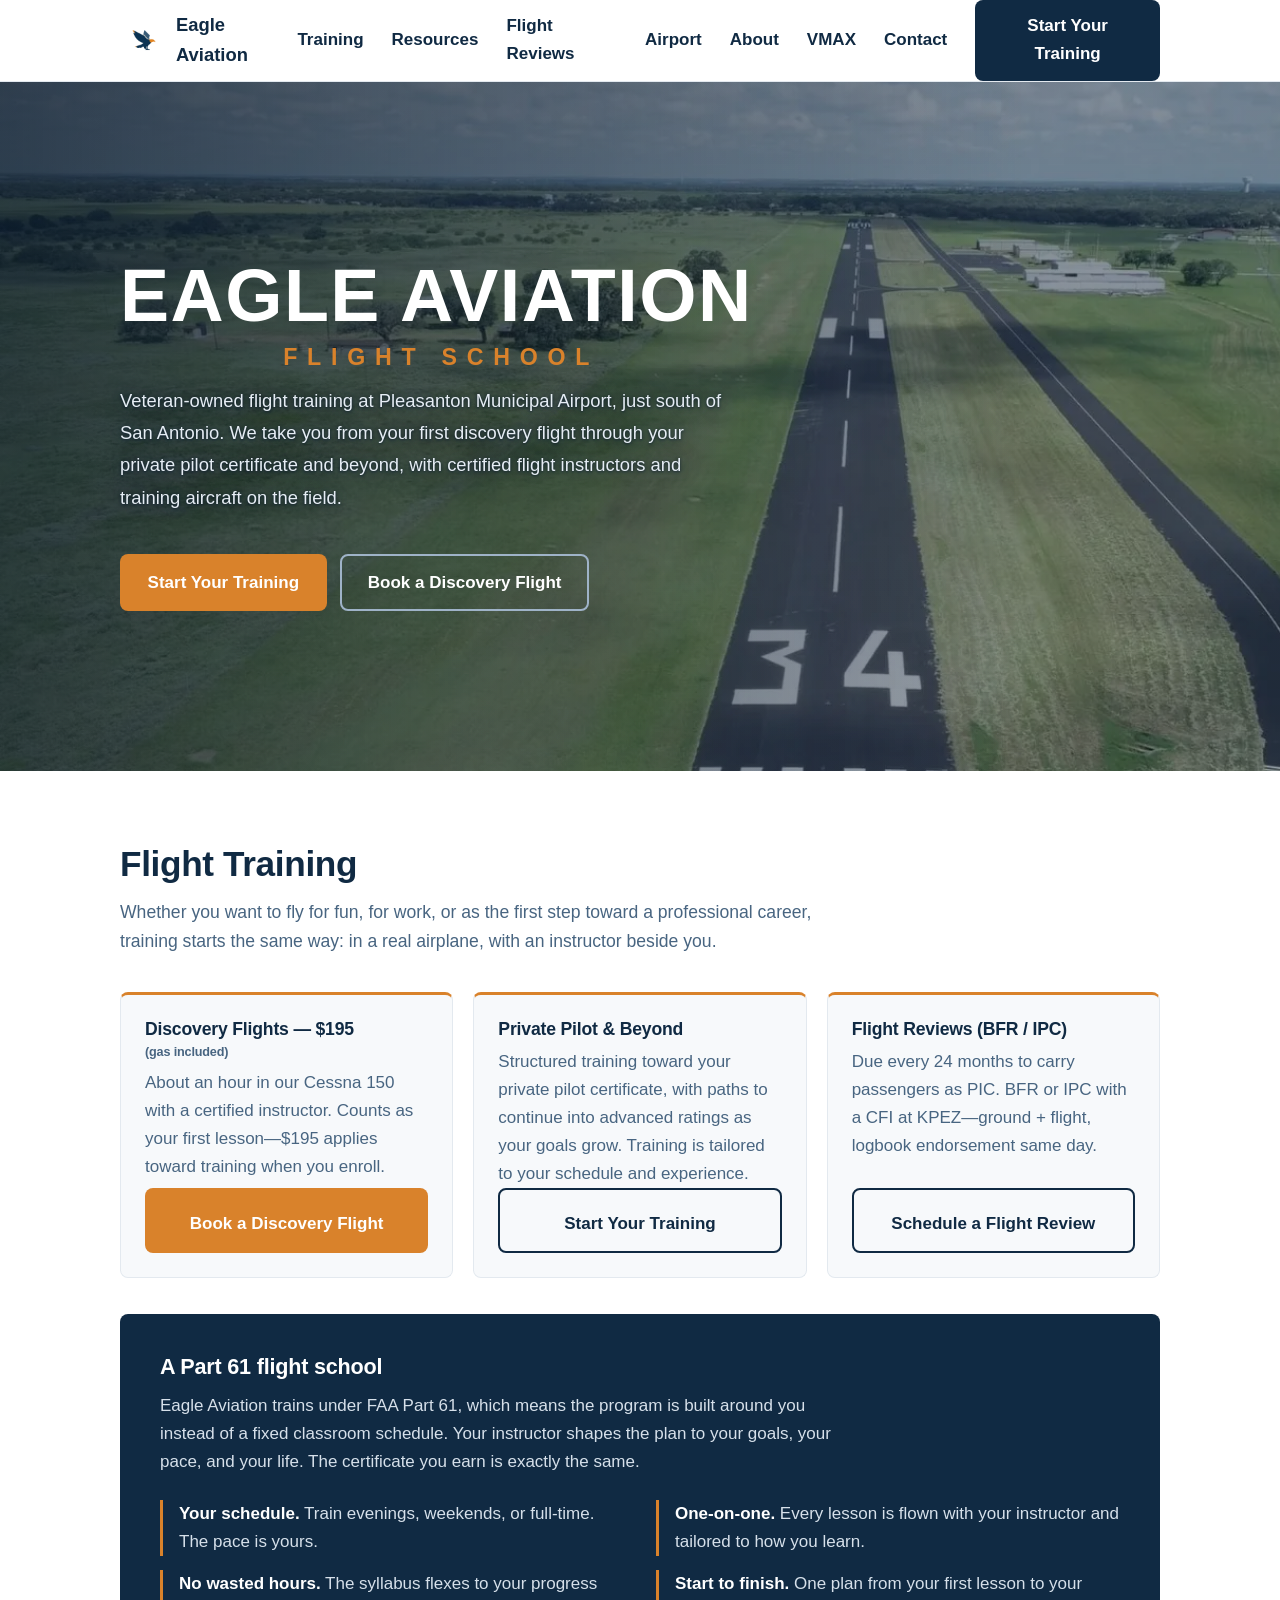
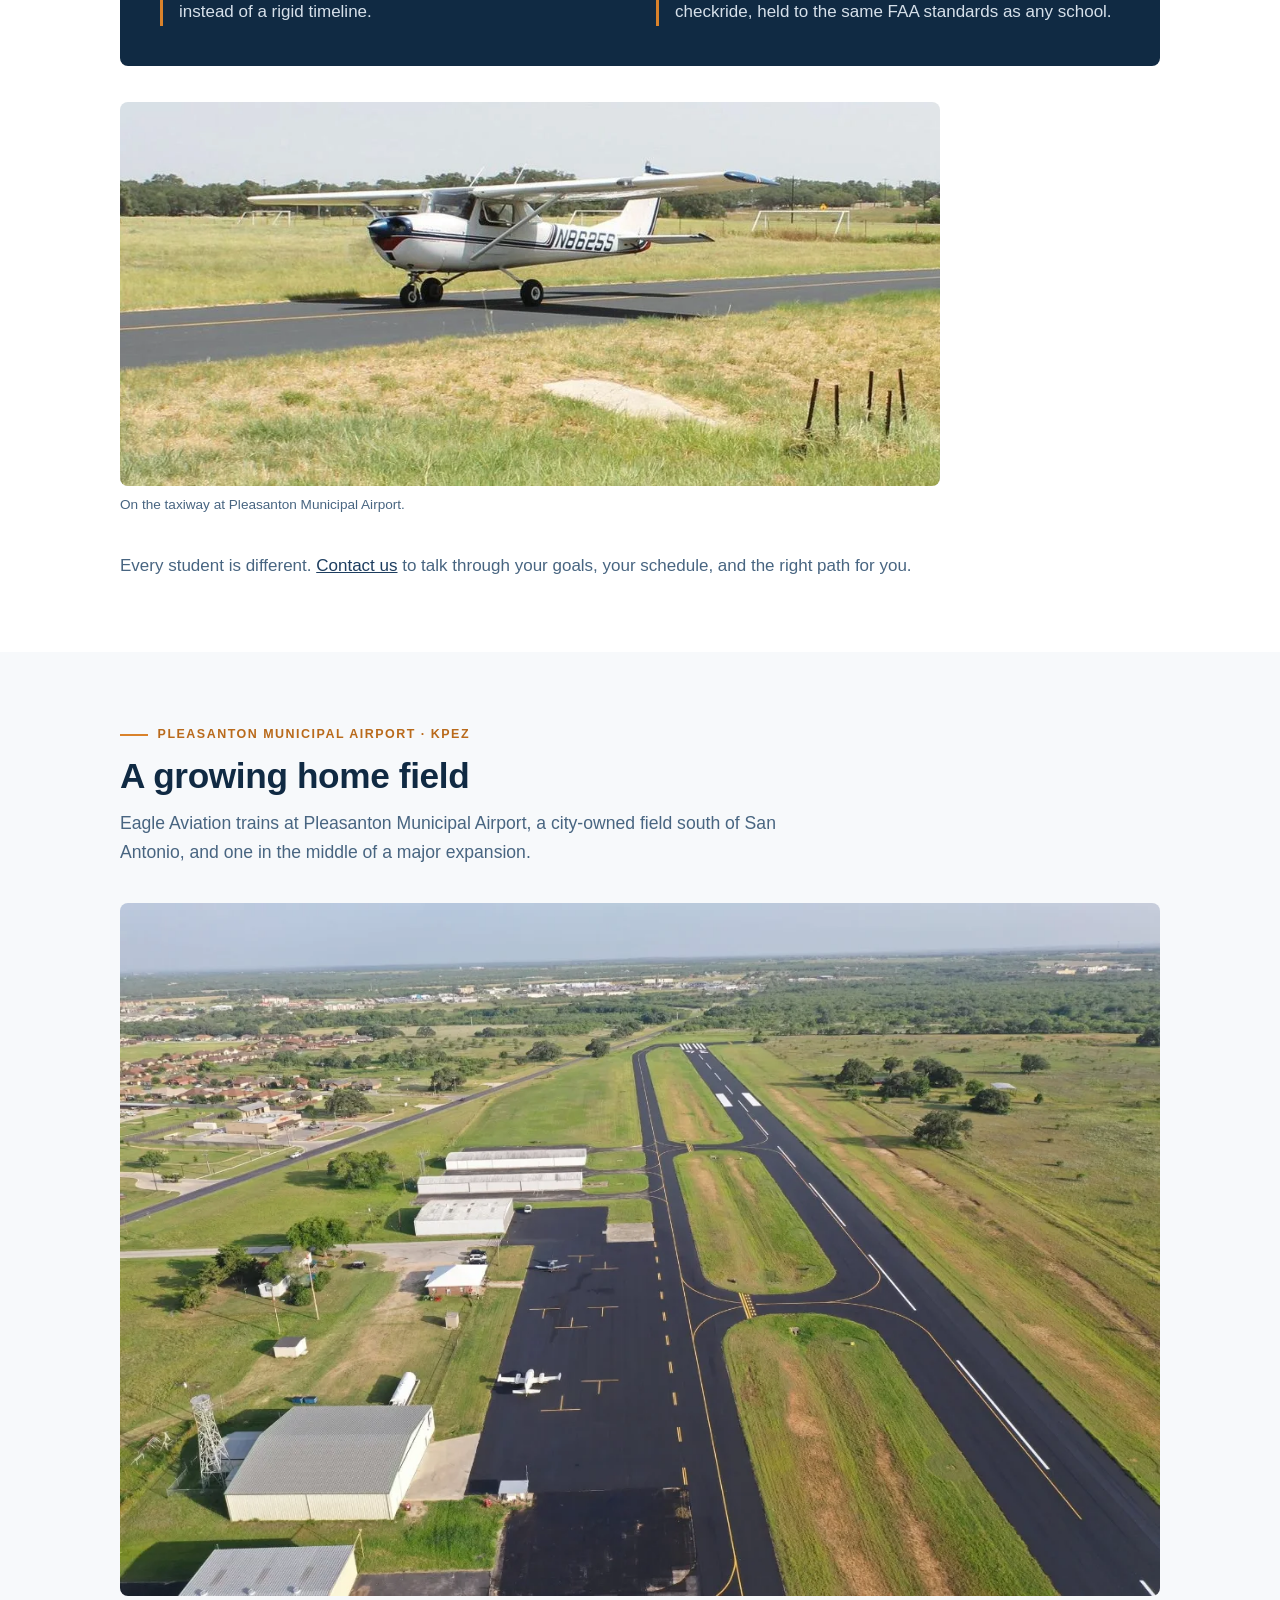
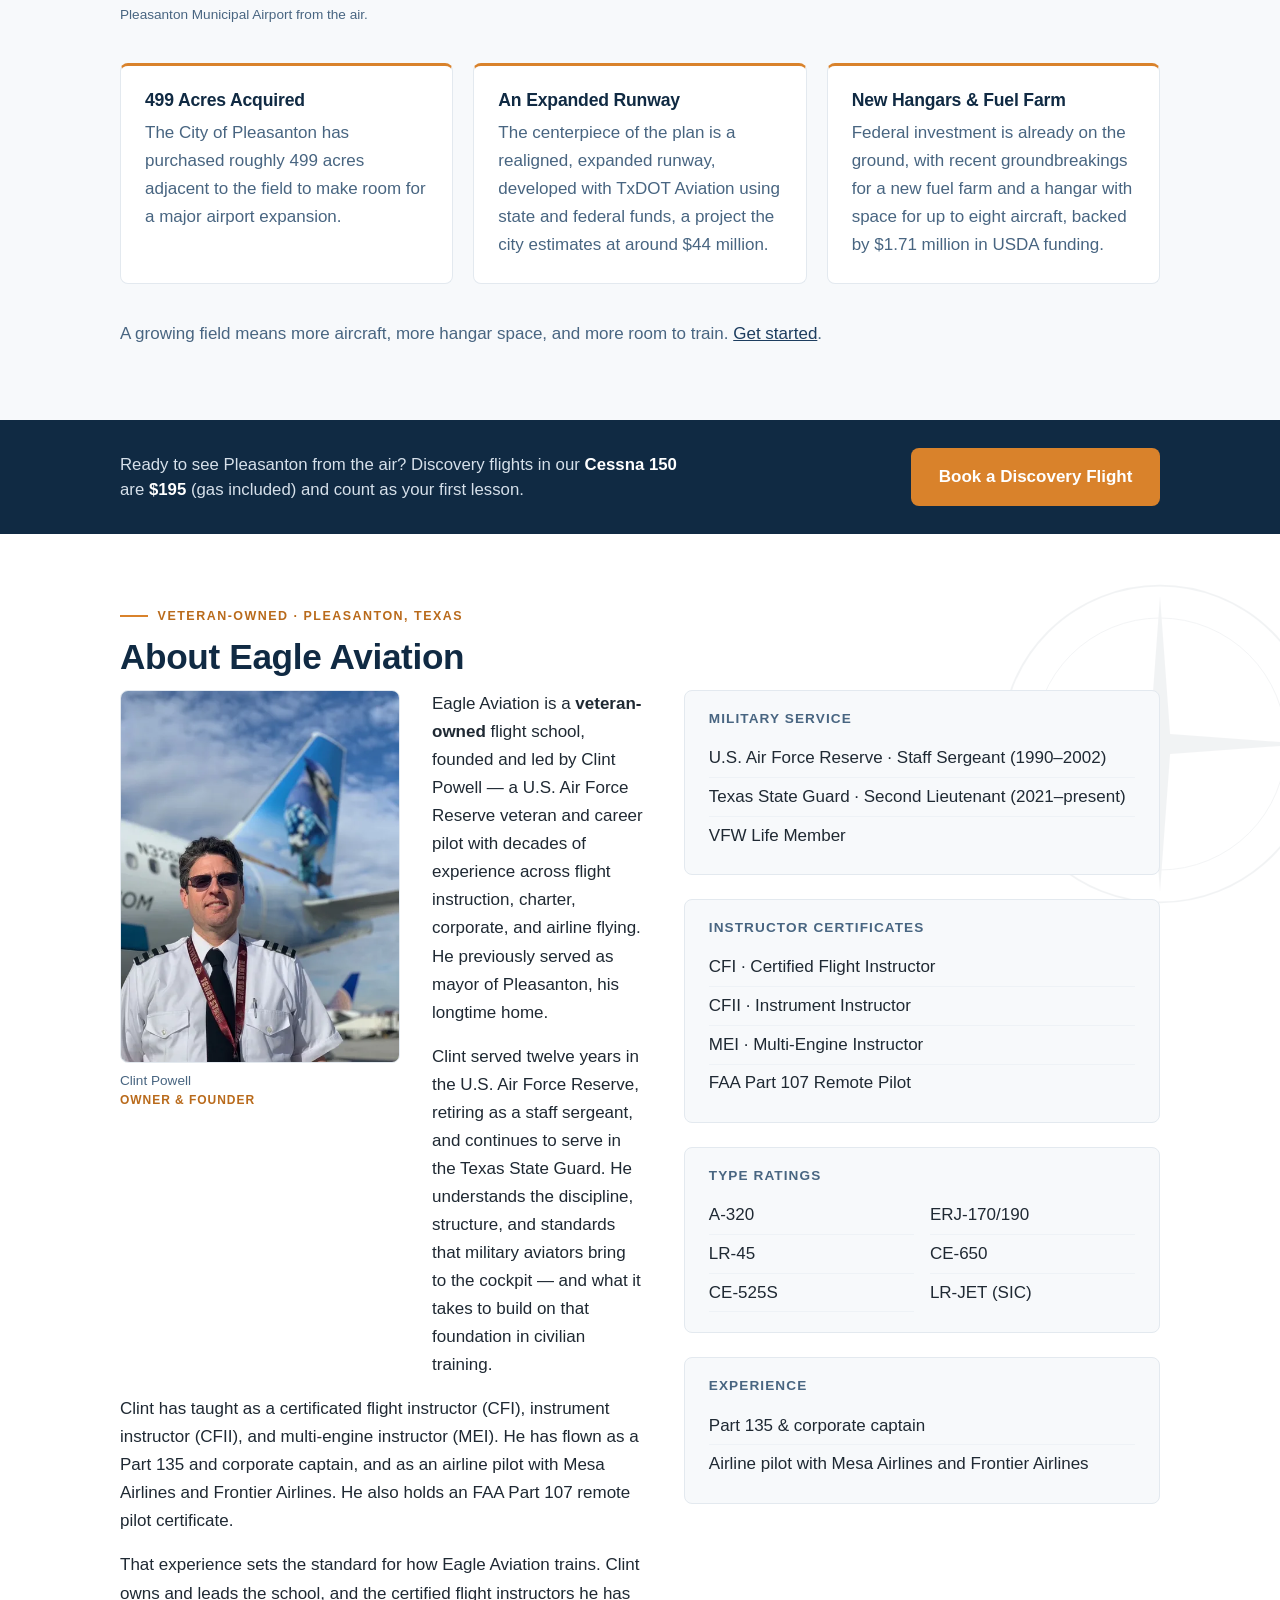
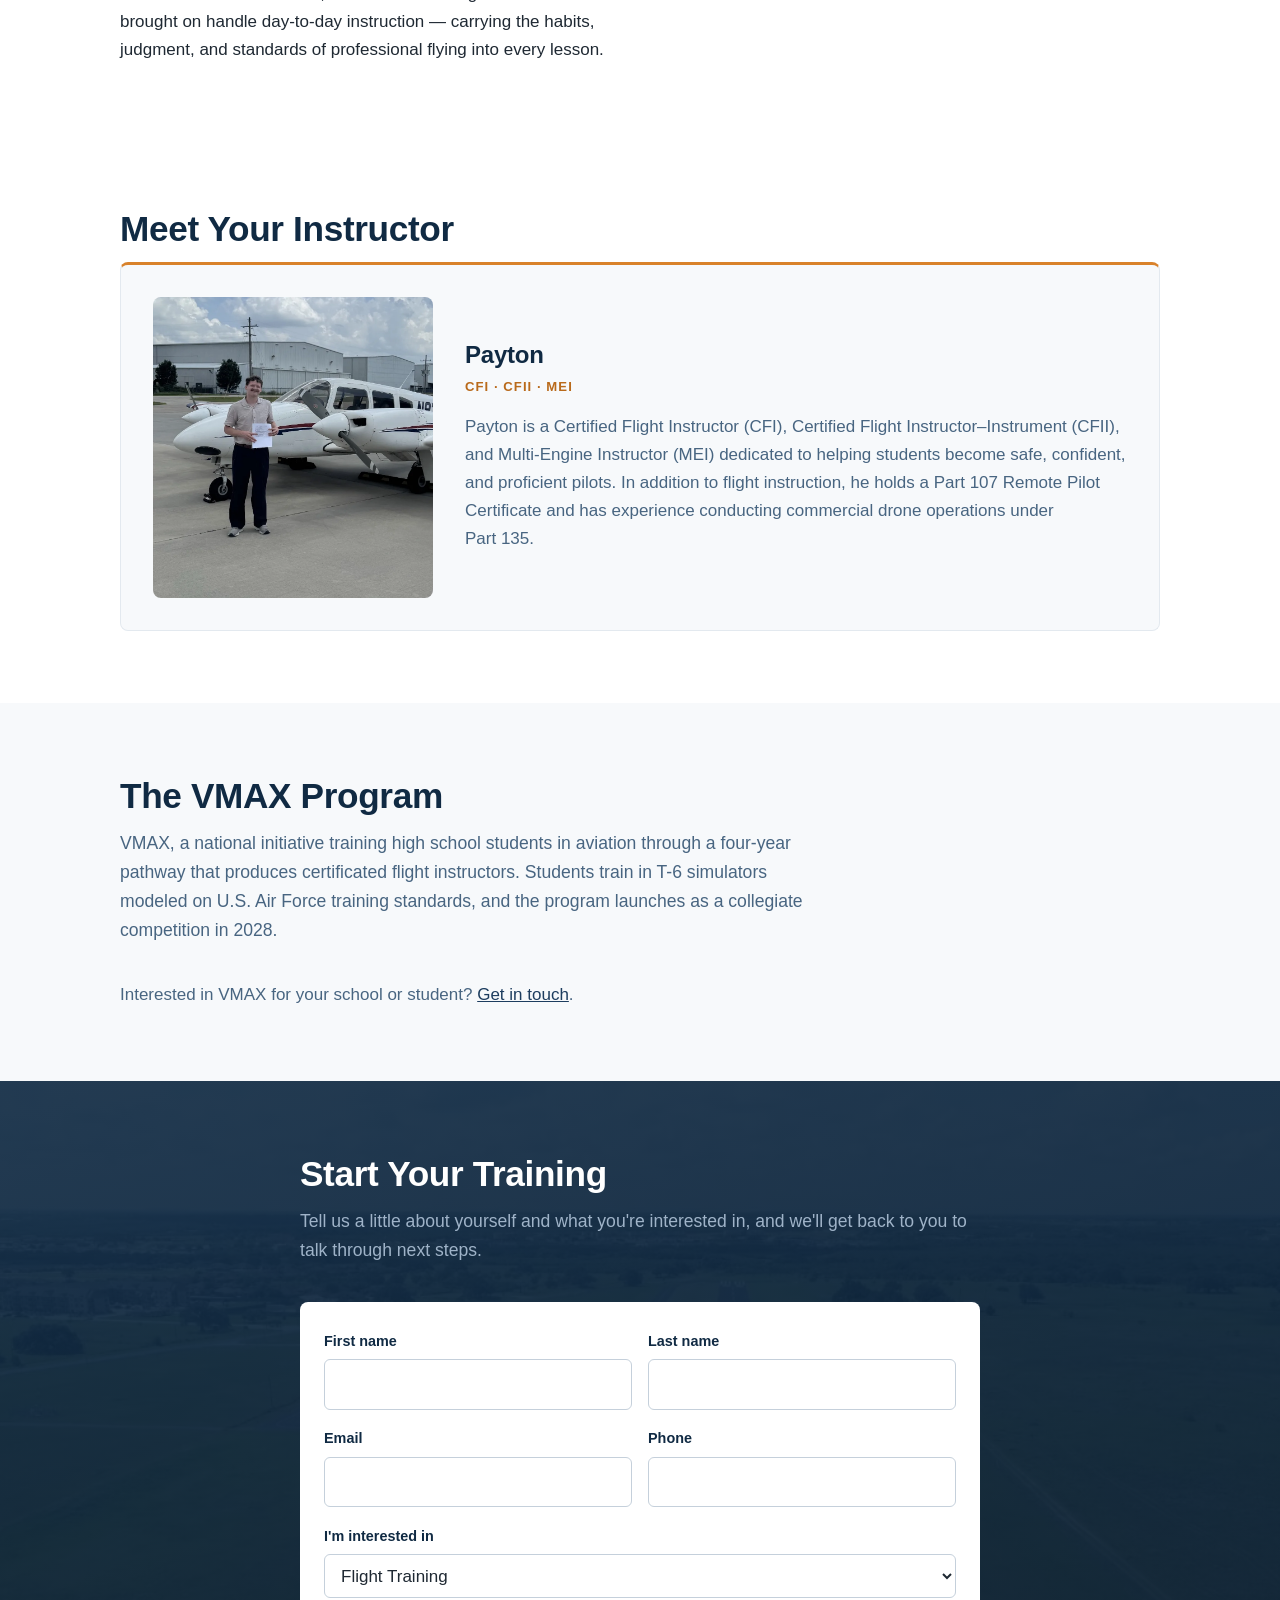
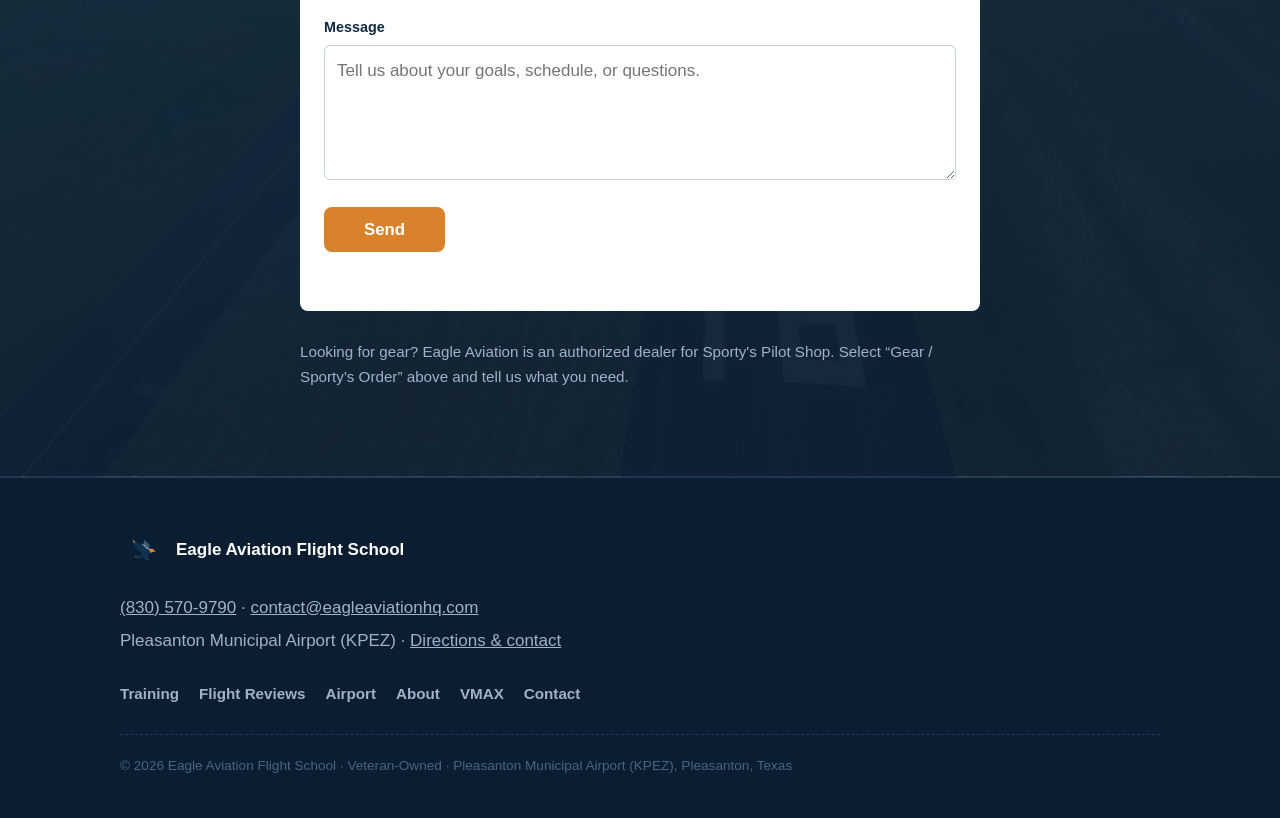
==== commit e4f0b3c4: "Remove /book CTAs; route discovery flight links to contact form" ====
--- a/eagle-aviation/index.html
+++ b/eagle-aviation/index.html
@@ -506,7 +506,6 @@
       <nav class="footer-nav" aria-label="Footer">
         <a href="#training">Training</a>
         <a href="/flight-reviews">Flight Reviews</a>
-        <a href="/book">Book</a>
         <a href="#airport">Airport</a>
         <a href="#about">About</a>
         <a href="#vmax">VMAX</a>
